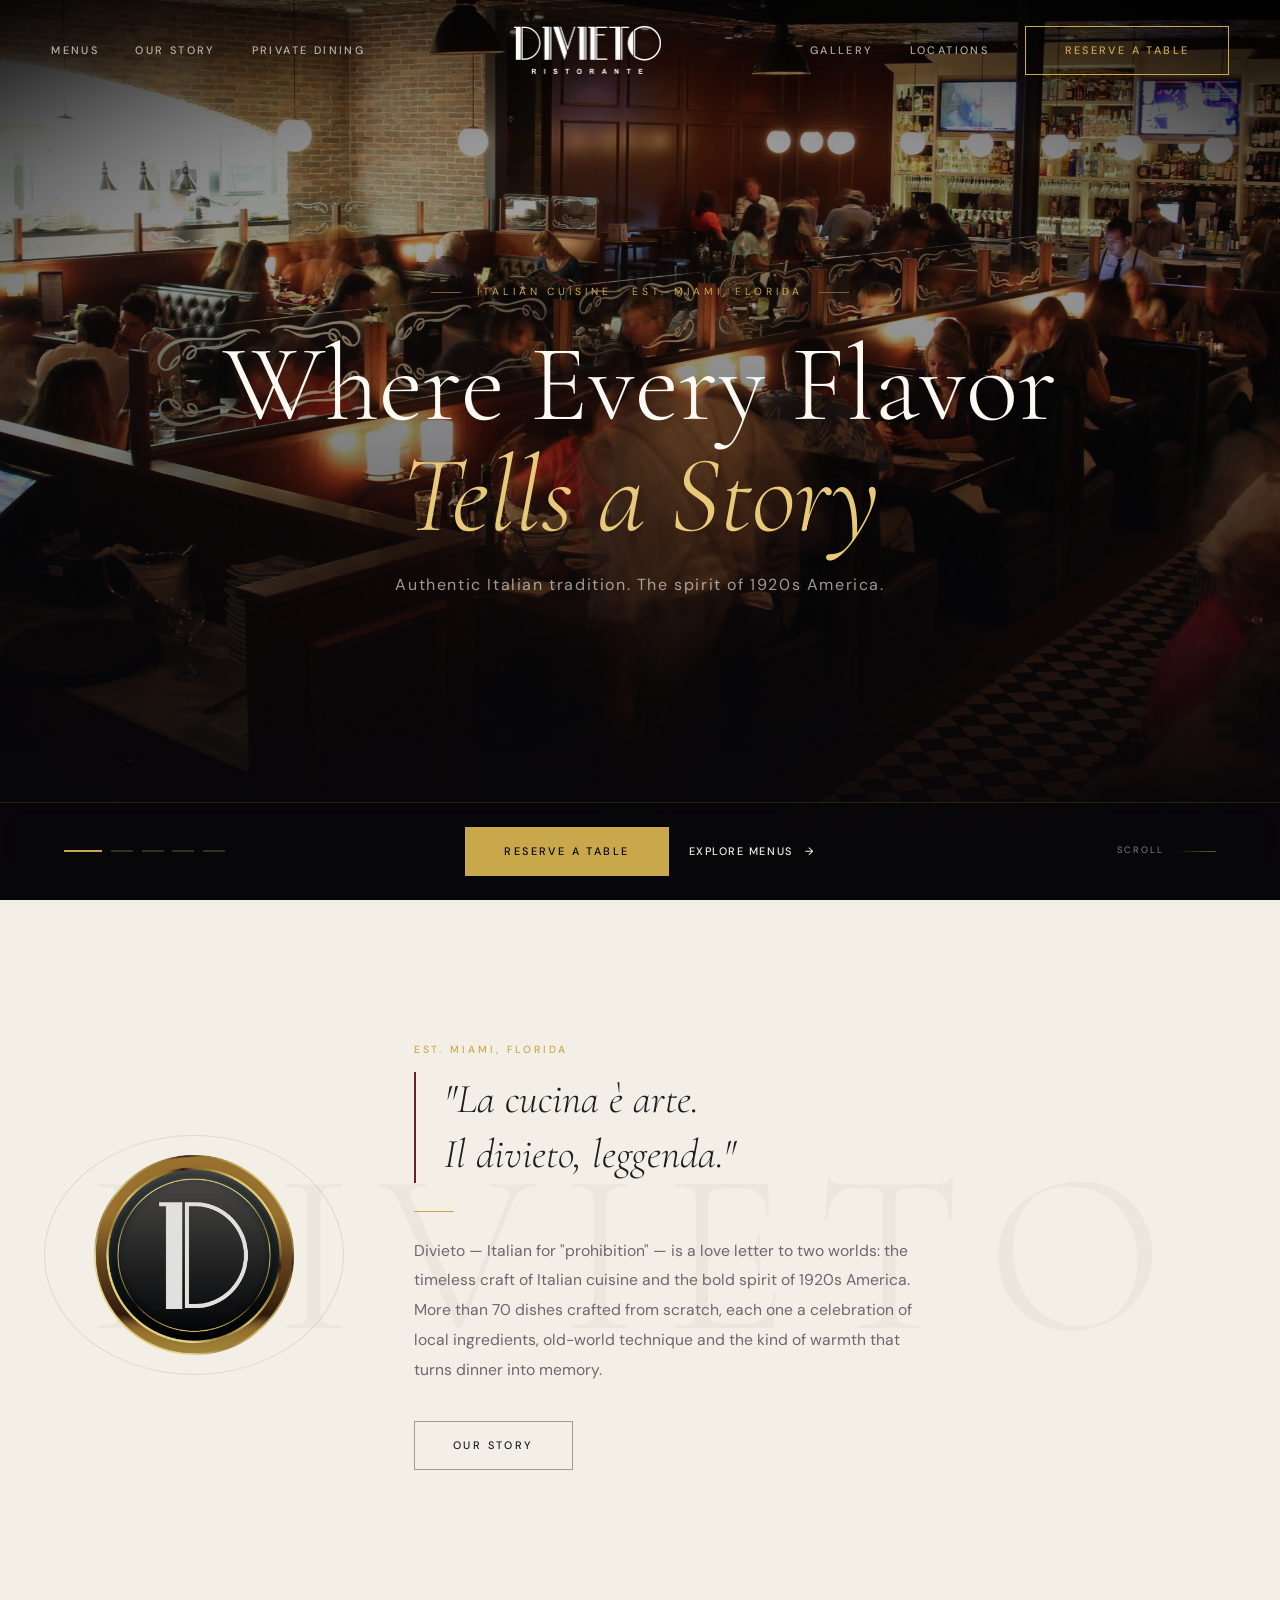
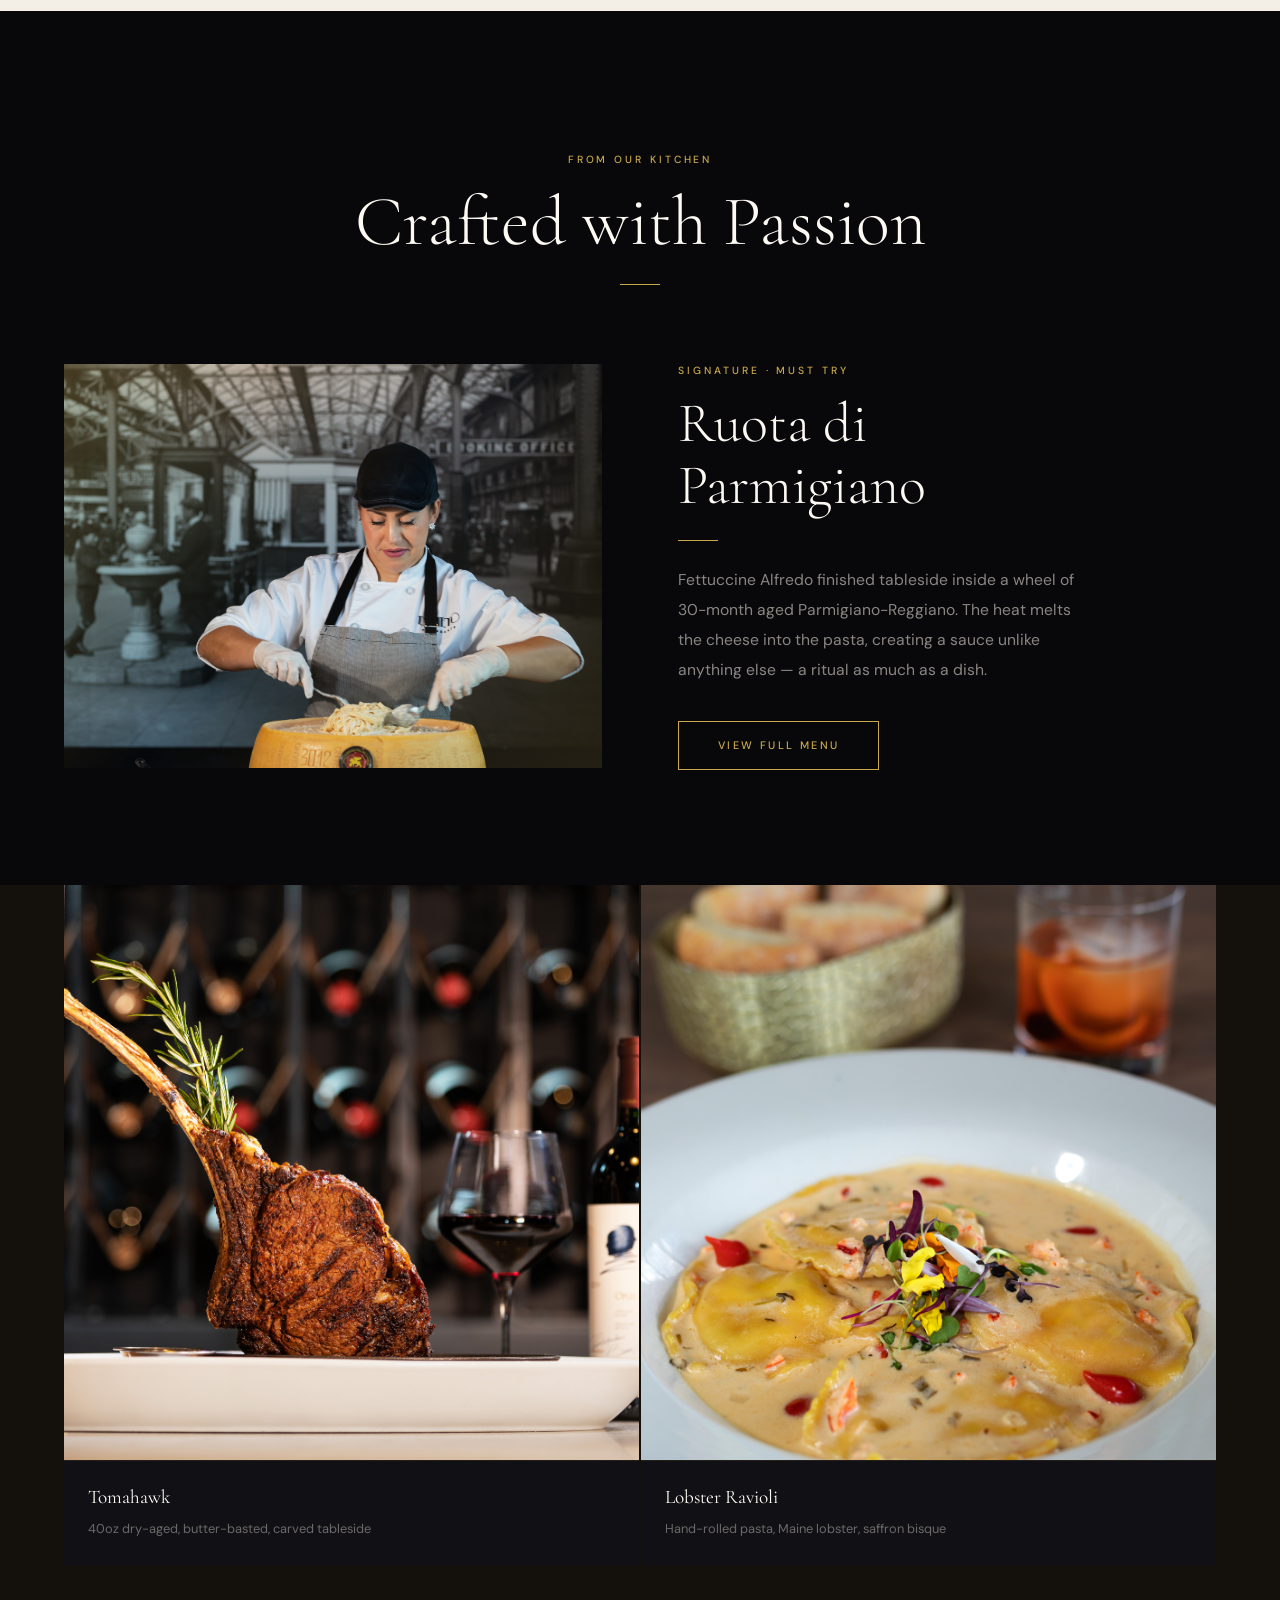
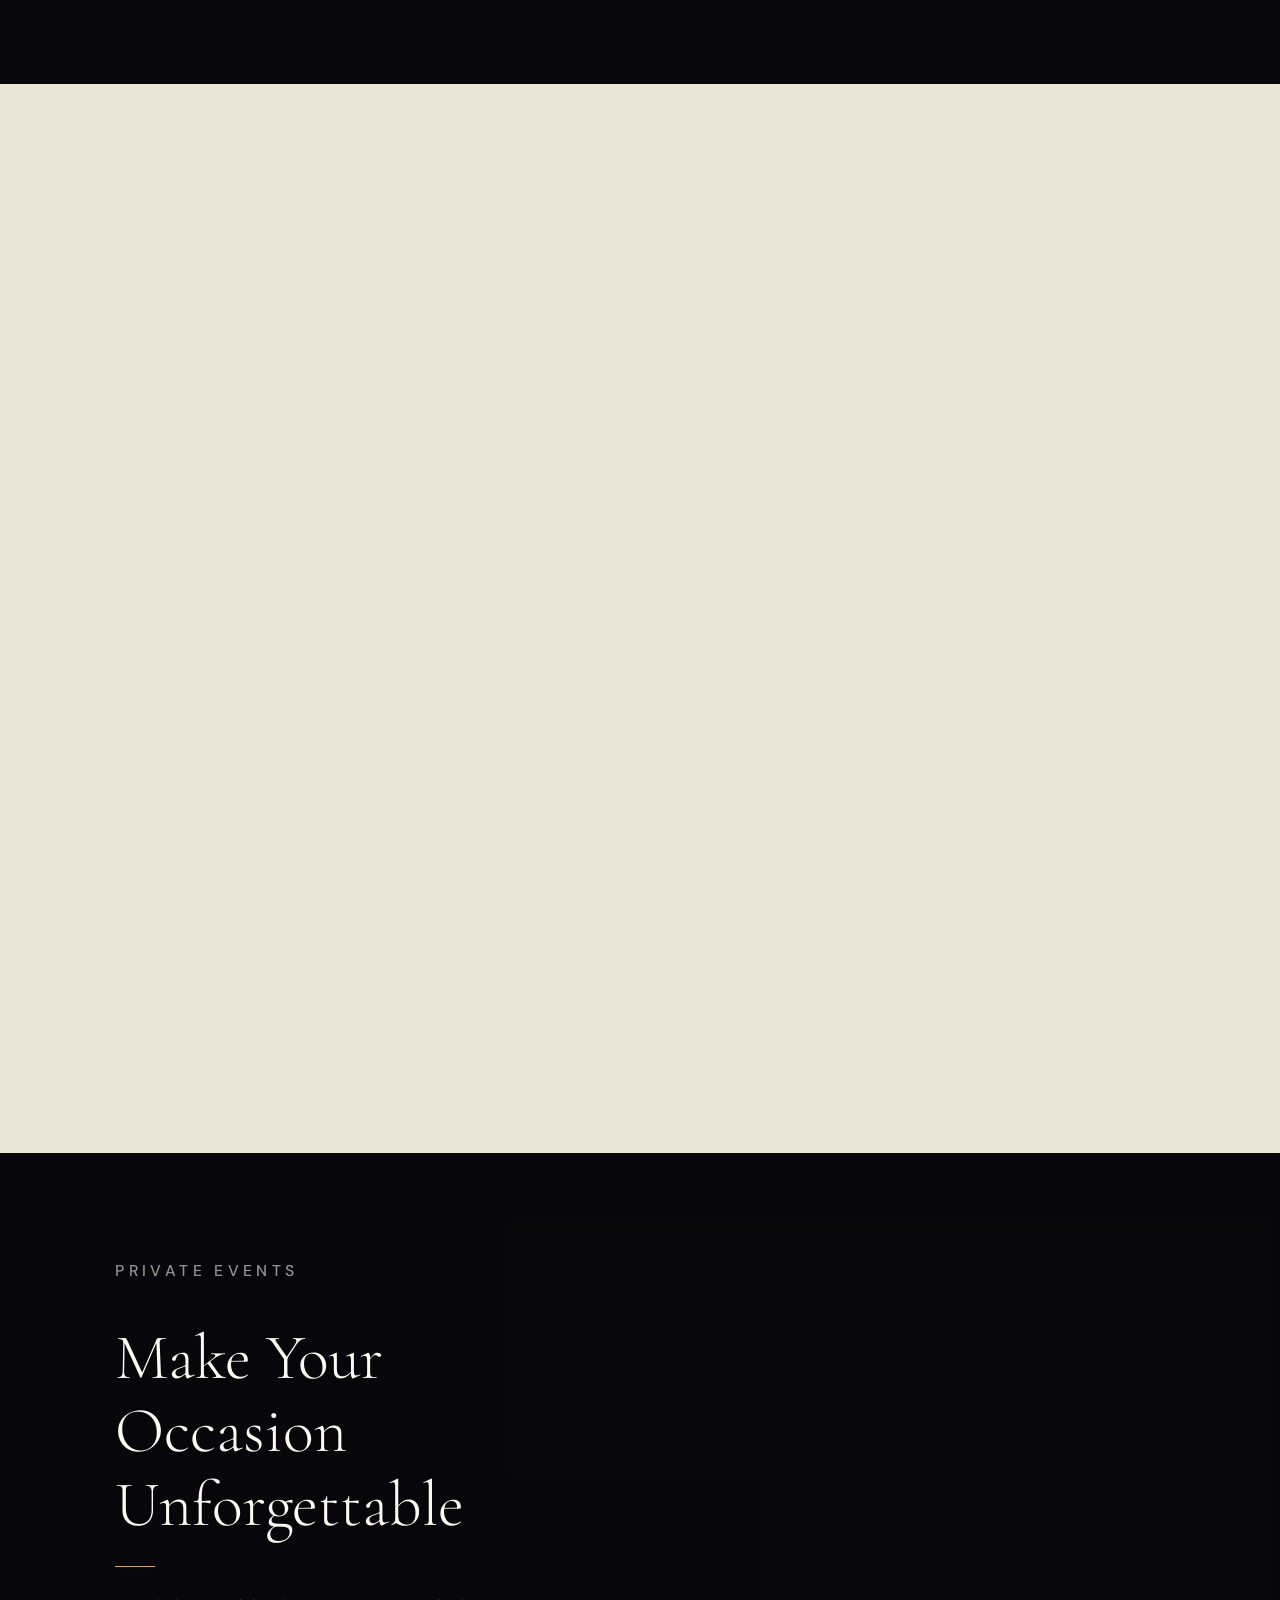
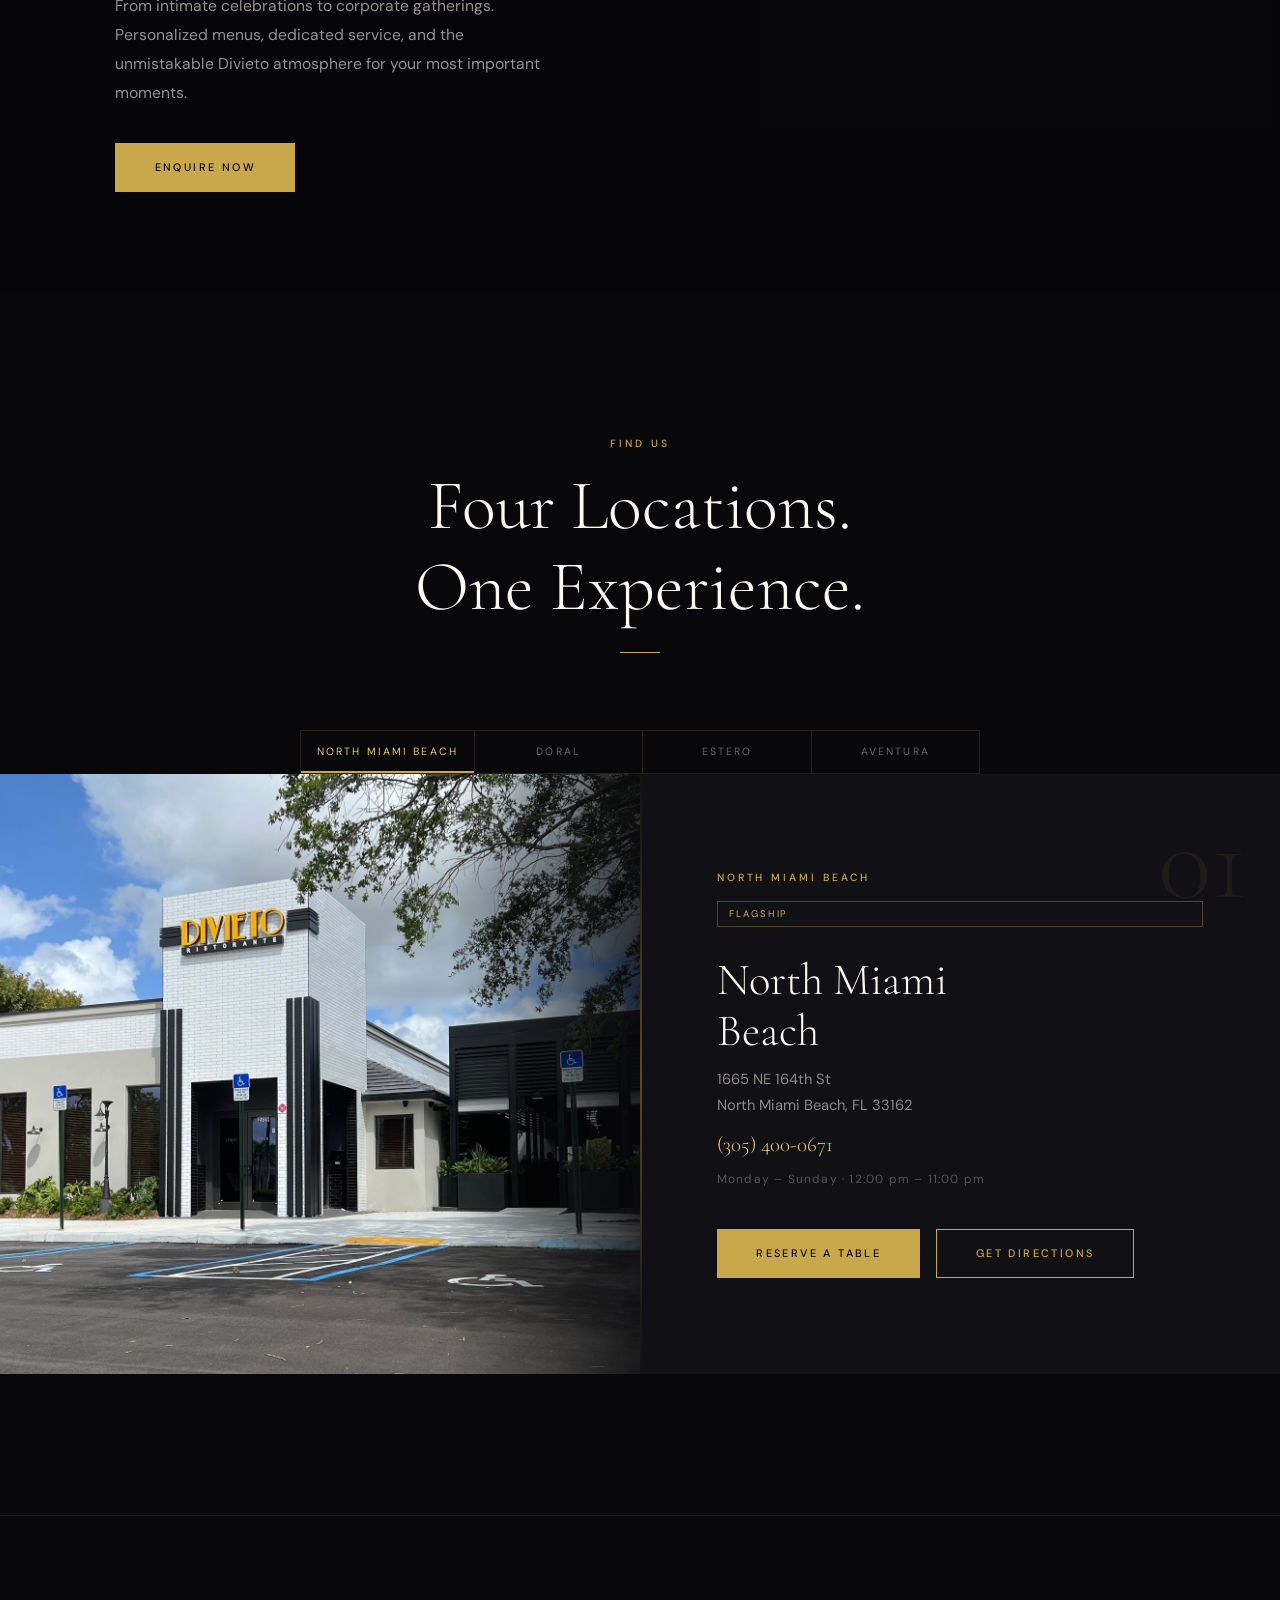
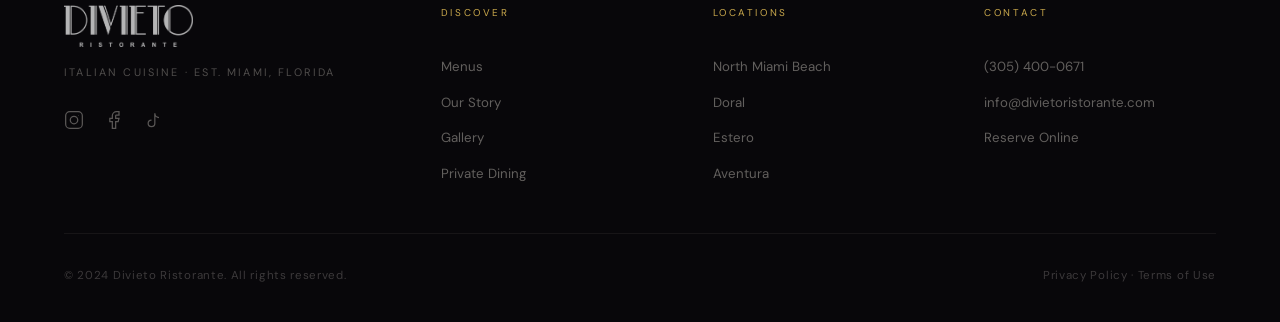
==== index.html @ 11bdfe1c "Initial commit" ====
<!DOCTYPE html>
<html lang="en">
<head>
  <meta charset="UTF-8" />
  <meta name="viewport" content="width=device-width, initial-scale=1.0" />
  <title>Divieto Ristorante — Italian Cuisine · Miami</title>
  <meta name="description" content="Divieto Ristorante — Authentic Italian-American cuisine inspired by the 1920s Prohibition era. Four locations in Miami: North Miami Beach, Doral, Estero & Aventura." />
  <link rel="preconnect" href="https://fonts.googleapis.com" />
  <link rel="preconnect" href="https://fonts.gstatic.com" crossorigin />
  <link href="https://fonts.googleapis.com/css2?family=Cormorant+Garamond:ital,wght@0,300;0,400;0,500;0,600;1,300;1,400;1,500;1,600&family=DM+Sans:wght@300;400;500&display=swap" rel="stylesheet" />
  <link rel="stylesheet" href="css/style.css" />
</head>
<body>

  <!-- Scroll progress -->
  <div class="scroll-progress" id="scrollProgress" aria-hidden="true"></div>

  <!-- ═══ NAVBAR ═══ -->
  <header class="navbar" id="navbar">
    <div class="navbar__inner">
      <nav class="navbar__nav navbar__nav--left" aria-label="Primary left">
        <a href="menus.html">Menus</a>
        <a href="about.html">Our Story</a>
        <a href="private-dining.html">Private Dining</a>
      </nav>

      <a href="index.html" class="navbar__logo" aria-label="Divieto Ristorante home">
        <img src="assets/logo.png" alt="Divieto Ristorante" />
      </a>

      <nav class="navbar__nav navbar__nav--right" aria-label="Primary right">
        <a href="gallery.html">Gallery</a>
        <a href="#locations">Locations</a>
        <a href="https://www.opentable.com" target="_blank" rel="noopener" class="btn btn--outline btn--gold">Reserve a Table</a>
      </nav>

      <button class="navbar__hamburger" aria-label="Open menu" aria-expanded="false" aria-controls="mobile-menu">
        <span></span><span></span><span></span>
      </button>
    </div>
    <div class="mobile-menu" id="mobile-menu" aria-hidden="true">
      <nav aria-label="Mobile navigation">
        <a href="menus.html">Menus</a>
        <a href="about.html">Our Story</a>
        <a href="private-dining.html">Private Dining</a>
        <a href="gallery.html">Gallery</a>
        <a href="#locations">Locations</a>
        <a href="https://www.opentable.com" target="_blank" rel="noopener" class="btn btn--gold">Reserve a Table</a>
      </nav>
    </div>
  </header>

  <main>

    <!-- ═══ HERO CAROUSEL ═══ -->
    <section class="hero" aria-label="Hero">
      <div class="hero__slides">
        <div class="hero__slide active" style="background-image: url('assets/hero-dining-room.jpg');"
          role="img" aria-label="Divieto Ristorante dining room"></div>
        <div class="hero__slide" style="background-image: url('assets/dining-main.jpg');"
          role="img" aria-label="Divieto Ristorante main dining room"></div>
        <div class="hero__slide" style="background-image: url('assets/dish-ruota-parmigiano.jpg');"
          role="img" aria-label="Ruota di Parmigiano signature dish"></div>
        <div class="hero__slide" style="background-image: url('assets/cocktails-signature.jpg');"
          role="img" aria-label="Signature cocktails"></div>
        <div class="hero__slide" style="background-image: url('assets/dish-tomahawk.jpg');"
          role="img" aria-label="Tomahawk steak"></div>
      </div>
      <div class="hero__overlay"></div>

      <!-- Contenido central — título y subtítulo -->
      <div class="hero__content">
        <p class="hero__eyebrow fade-in">Italian Cuisine · Est. Miami, Florida</p>
        <h1 class="hero__title fade-in-2">Where Every Flavor<br><em>Tells a Story</em></h1>
        <p class="hero__sub fade-in-3">Authentic Italian tradition. The spirit of 1920s America.</p>
      </div>

      <!-- Barra inferior: zona dedicada — dots izq / CTAs centro / scroll der -->
      <div class="hero__bar fade-in-3">
        <!-- Dots (izquierda) -->
        <div class="hero__dots" role="tablist" aria-label="Carousel navigation">
          <button class="hero__dot active" role="tab" aria-selected="true" aria-label="Slide 1" data-slide="0"></button>
          <button class="hero__dot" role="tab" aria-selected="false" aria-label="Slide 2" data-slide="1"></button>
          <button class="hero__dot" role="tab" aria-selected="false" aria-label="Slide 3" data-slide="2"></button>
          <button class="hero__dot" role="tab" aria-selected="false" aria-label="Slide 4" data-slide="3"></button>
          <button class="hero__dot" role="tab" aria-selected="false" aria-label="Slide 5" data-slide="4"></button>
        </div>

        <!-- CTAs (centro) -->
        <div class="hero__cta">
          <a href="https://www.opentable.com" target="_blank" rel="noopener" class="btn btn--gold">Reserve a Table</a>
          <a href="menus.html" class="btn btn--text">Explore Menus</a>
        </div>

        <!-- Scroll (derecha) -->
        <div class="hero__scroll" aria-hidden="true">
          <span>Scroll</span>
          <div class="hero__scroll-line"></div>
        </div>
      </div>
    </section>

    <!-- ═══ BRAND STATEMENT ═══ -->
    <section class="brand reveal" aria-labelledby="brand-heading">
      <div class="brand__inner">
        <div class="brand__emblem reveal-left" style="--delay:.15s">
          <img src="assets/emblem.png" alt="Divieto Ristorante crest" />
        </div>
        <div class="brand__text reveal-right" style="--delay:.25s">
          <p class="label">Est. Miami, Florida</p>
          <h2 id="brand-heading" class="brand__quote">
            <em>"La cucina è arte.<br>Il divieto, leggenda."</em>
          </h2>
          <span class="gold-line"></span>
          <p class="brand__body">
            Divieto — Italian for "prohibition" — is a love letter to two worlds: the timeless
            craft of Italian cuisine and the bold spirit of 1920s America. More than 70 dishes
            crafted from scratch, each one a celebration of local ingredients, old-world technique
            and the kind of warmth that turns dinner into memory.
          </p>
          <a href="about.html" class="btn btn--outline btn--dark">Our Story</a>
        </div>
      </div>
    </section>

    <!-- ═══ SIGNATURE DISHES ═══ -->
    <section class="signatures" aria-labelledby="signatures-heading">
      <div class="signatures__header reveal">
        <p class="label">From Our Kitchen</p>
        <h2 id="signatures-heading">Crafted with Passion</h2>
        <span class="gold-line gold-line--center"></span>
      </div>

      <div class="dish-feature">
        <div class="dish-feature__img reveal-left" style="--delay:.1s">
          <img src="assets/dish-ruota-parmigiano.jpg"
            alt="Ruota di Parmigiano — Fettuccine Alfredo finished tableside in a wheel of Parmigiano-Reggiano"
            loading="lazy" />
        </div>
        <div class="dish-feature__info reveal-right" style="--delay:.2s">
          <p class="label">Signature · Must Try</p>
          <h3>Ruota di<br>Parmigiano</h3>
          <span class="gold-line"></span>
          <p class="dish-feature__desc">Fettuccine Alfredo finished tableside inside a wheel of
          30-month aged Parmigiano-Reggiano. The heat melts the cheese into the pasta, creating
          a sauce unlike anything else — a ritual as much as a dish.</p>
          <a href="menus.html" class="btn btn--outline btn--gold">View Full Menu</a>
        </div>
      </div>

      <div class="dish-grid">
        <article class="dish-card reveal" style="--delay:0s">
          <div class="dish-card__img">
            <img src="assets/dish-tomahawk.jpg" alt="Tomahawk Ribeye" loading="lazy" />
            <div class="dish-card__overlay">
              <a href="menus.html" class="btn btn--outline btn--gold">View Menu</a>
            </div>
          </div>
          <div class="dish-card__info">
            <h3>Tomahawk</h3>
            <p>40oz dry-aged, butter-basted, carved tableside</p>
          </div>
        </article>

        <article class="dish-card reveal" style="--delay:.08s">
          <div class="dish-card__img">
            <img src="assets/dish-lobster-ravioli.jpg" alt="Lobster Ravioli" loading="lazy" />
            <div class="dish-card__overlay">
              <a href="menus.html" class="btn btn--outline btn--gold">View Menu</a>
            </div>
          </div>
          <div class="dish-card__info">
            <h3>Lobster Ravioli</h3>
            <p>Hand-rolled pasta, Maine lobster, saffron bisque</p>
          </div>
        </article>

        <article class="dish-card reveal" style="--delay:.16s">
          <div class="dish-card__img">
            <img src="assets/dish-sea-bass.jpg" alt="Chilean Sea Bass" loading="lazy" />
            <div class="dish-card__overlay">
              <a href="menus.html" class="btn btn--outline btn--gold">View Menu</a>
            </div>
          </div>
          <div class="dish-card__info">
            <h3>Chilean Sea Bass</h3>
            <p>Pan-seared, lemon-caper butter, broccolini</p>
          </div>
        </article>

        <article class="dish-card reveal" style="--delay:.24s">
          <div class="dish-card__img">
            <img src="assets/dish-polpo.jpg" alt="Polpo alla Griglia" loading="lazy" />
            <div class="dish-card__overlay">
              <a href="menus.html" class="btn btn--outline btn--gold">View Menu</a>
            </div>
          </div>
          <div class="dish-card__info">
            <h3>Polpo alla Griglia</h3>
            <p>Charred octopus, Calabrian chili, fingerling potato</p>
          </div>
        </article>

        <article class="dish-card reveal" style="--delay:.32s">
          <div class="dish-card__img">
            <img src="assets/dish-salmon-carpaccio.jpg" alt="Salmon Carpaccio" loading="lazy" />
            <div class="dish-card__overlay">
              <a href="menus.html" class="btn btn--outline btn--gold">View Menu</a>
            </div>
          </div>
          <div class="dish-card__info">
            <h3>Salmon Carpaccio</h3>
            <p>Citrus cure, truffle oil, capers, micro herbs</p>
          </div>
        </article>

        <article class="dish-card reveal" style="--delay:.4s">
          <div class="dish-card__img">
            <img src="assets/dish-antipasto.jpg" alt="Antipasto della Casa" loading="lazy" />
            <div class="dish-card__overlay">
              <a href="menus.html" class="btn btn--outline btn--gold">View Menu</a>
            </div>
          </div>
          <div class="dish-card__info">
            <h3>Antipasto della Casa</h3>
            <p>Artisan charcuterie, burrata, roasted peppers</p>
          </div>
        </article>
      </div>
    </section>

    <!-- ═══ EXPERIENCE ═══ -->
    <section class="experience" aria-labelledby="experience-heading">
      <div class="experience__row experience__row--dark">
        <div class="experience__img reveal-left">
          <img src="assets/dining-doral.jpg" alt="Divieto Ristorante Doral dining room" loading="lazy" />
        </div>
        <div class="experience__text reveal-right" style="--delay:.15s">
          <p class="label">The Atmosphere</p>
          <h2 id="experience-heading">A Room That Speaks</h2>
          <span class="gold-line"></span>
          <p>Velvet, candlelight and the low murmur of satisfied guests. Every corner pays
          homage to the Prohibition era — intimate booths, dark wood, and art-deco details
          that make every evening feel like a scene from a classic film.</p>
          <a href="about.html" class="btn btn--outline btn--gold">Our Concept</a>
        </div>
      </div>
      <div class="experience__row experience__row--light">
        <div class="experience__text reveal-left" style="--delay:.1s">
          <p class="label label--dark">The Craft</p>
          <h2>More Than 70 Dishes,<br>Made From Scratch</h2>
          <span class="gold-line"></span>
          <p>Every sauce, every pasta, every dessert prepared in-house using locally sourced
          ingredients and old-world Italian techniques. Generations of culinary tradition, brought
          to your table with deep respect for the ingredients that make it possible.</p>
          <a href="menus.html" class="btn btn--outline btn--dark">Explore the Menu</a>
        </div>
        <div class="experience__img reveal-right" style="--delay:.2s">
          <img src="assets/dining-estero.jpg" alt="Divieto Ristorante Estero dining room" loading="lazy" />
        </div>
      </div>
    </section>

    <!-- ═══ COCKTAILS ═══ -->
    <section class="cocktails reveal" aria-labelledby="cocktails-heading">
      <div class="cocktails__bg" style="background-image: url('assets/cocktails-signature.jpg');"></div>
      <div class="cocktails__overlay"></div>
      <div class="cocktails__content">
        <p class="label label--gold">The Bar</p>
        <h2 id="cocktails-heading">The Art of<br>the Cocktail</h2>
        <span class="gold-line"></span>
        <p class="cocktails__sub">1920s-inspired creations · Italian wines · American classics</p>
        <a href="menus.html#cocktails" class="btn btn--outline btn--gold">Cocktail Menu</a>
      </div>
      <div class="cocktails__aside">
        <img src="assets/cocktail-old-fashioned.jpg" alt="Old Fashioned cocktail" loading="lazy" />
      </div>
    </section>

    <!-- ═══ DESSERTS ═══ -->
    <section class="desserts" aria-labelledby="desserts-heading">
      <div class="desserts__header reveal">
        <p class="label label--dark">Dolce Vita</p>
        <h2 id="desserts-heading">The Sweet Finish</h2>
        <span class="gold-line gold-line--center"></span>
      </div>
      <div class="desserts__grid">
        <div class="desserts__card reveal">
          <img src="assets/dessert-tiramisu.jpg" alt="Classic Tiramisù" loading="lazy" />
          <div class="desserts__card-info">
            <h3>Tiramisù Classico</h3>
            <p>Mascarpone, espresso, Savoiardi, dark cocoa</p>
          </div>
        </div>
        <div class="desserts__card reveal" style="--delay:.1s">
          <img src="assets/dessert-creme-brulee.jpg" alt="Crème Brûlée" loading="lazy" />
          <div class="desserts__card-info">
            <h3>Crème Brûlée</h3>
            <p>Tahitian vanilla, caramelized crust, fresh berries</p>
          </div>
        </div>
        <div class="desserts__card reveal" style="--delay:.2s">
          <img src="assets/dish-burrata-pizza.jpg" alt="Burrata Pizza" loading="lazy" />
          <div class="desserts__card-info">
            <h3>Burrata Pizza</h3>
            <p>Wood-fired crust, fresh burrata, cherry tomato, basil oil</p>
          </div>
        </div>
      </div>
    </section>

    <!-- ═══ PRIVATE DINING CTA ═══ -->
    <section class="private-cta" aria-labelledby="private-cta-heading">
      <div class="private-cta__bg" style="background-image: url('assets/dining-main.jpg');"></div>
      <div class="private-cta__overlay"></div>
      <div class="private-cta__content reveal">
        <p class="label label--gold">Private Events</p>
        <h2 id="private-cta-heading">Make Your Occasion<br>Unforgettable</h2>
        <span class="gold-line"></span>
        <p>From intimate celebrations to corporate gatherings. Personalized menus,
        dedicated service, and the unmistakable Divieto atmosphere for your most
        important moments.</p>
        <a href="private-dining.html" class="btn btn--gold">Enquire Now</a>
      </div>
    </section>

    <!-- ═══ LOCATIONS ═══ -->
    <section class="locations" id="locations" aria-labelledby="locations-heading">
      <div class="locations__header reveal">
        <p class="label">Find Us</p>
        <h2 id="locations-heading">Four Locations.<br>One Experience.</h2>
        <span class="gold-line gold-line--center"></span>
      </div>

      <div class="locations__tabs reveal" style="--delay:.1s" role="tablist" aria-label="Select location">
        <button class="locations__tab active" data-location="nmb" role="tab" aria-selected="true" aria-controls="panel-nmb">North Miami Beach</button>
        <button class="locations__tab" data-location="doral" role="tab" aria-selected="false" aria-controls="panel-doral">Doral</button>
        <button class="locations__tab" data-location="estero" role="tab" aria-selected="false" aria-controls="panel-estero">Estero</button>
        <button class="locations__tab" data-location="aventura" role="tab" aria-selected="false" aria-controls="panel-aventura">Aventura</button>
      </div>

      <div class="locations__panels">

        <div class="location-panel active" id="panel-nmb" role="tabpanel" aria-labelledby="tab-nmb">
          <div class="location-panel__img">
            <img src="assets/location-nmb.jpg" alt="Divieto North Miami Beach interior" loading="lazy" />
            <div class="location-panel__img-overlay"></div>
          </div>
          <div class="location-panel__info">
            <span class="location-panel__num">01</span>
            <p class="label">North Miami Beach</p>
            <span class="location-panel__tag">Flagship</span>
            <h3>North Miami<br>Beach</h3>
            <address>
              <p class="location-panel__address">1665 NE 164th St<br>North Miami Beach, FL 33162</p>
              <a href="tel:+13054000671" class="location-panel__phone">(305) 400-0671</a>
            </address>
            <p class="location-panel__hours">Monday – Sunday · 12:00 pm – 11:00 pm</p>
            <div class="location-panel__actions">
              <a href="https://www.opentable.com" target="_blank" rel="noopener" class="btn btn--gold">Reserve a Table</a>
              <a href="https://maps.google.com/?q=1665+NE+164th+St+North+Miami+Beach+FL" target="_blank" rel="noopener" class="btn btn--outline btn--gold">Get Directions</a>
            </div>
          </div>
        </div>

        <div class="location-panel" id="panel-doral" role="tabpanel" aria-labelledby="tab-doral">
          <div class="location-panel__img">
            <img src="assets/location-doral2.jpg" alt="Divieto Doral interior" loading="lazy" />
            <div class="location-panel__img-overlay"></div>
          </div>
          <div class="location-panel__info">
            <span class="location-panel__num">02</span>
            <p class="label">Doral</p>
            <span class="location-panel__tag">Doral · FL</span>
            <h3>Doral</h3>
            <address>
              <p class="location-panel__address">8405 NW 53rd St, Suite 102<br>Doral, FL 33166</p>
              <a href="tel:+17865007340" class="location-panel__phone">(786) 500-7340</a>
            </address>
            <p class="location-panel__hours">Monday – Sunday · 12:00 pm – 11:00 pm</p>
            <div class="location-panel__actions">
              <a href="https://www.opentable.com" target="_blank" rel="noopener" class="btn btn--gold">Reserve a Table</a>
              <a href="https://maps.google.com/?q=8405+NW+53rd+St+Doral+FL" target="_blank" rel="noopener" class="btn btn--outline btn--gold">Get Directions</a>
            </div>
          </div>
        </div>

        <div class="location-panel" id="panel-estero" role="tabpanel" aria-labelledby="tab-estero">
          <div class="location-panel__img">
            <img src="assets/location-estero2.jpg" alt="Divieto Estero interior" loading="lazy" />
            <div class="location-panel__img-overlay"></div>
          </div>
          <div class="location-panel__info">
            <span class="location-panel__num">03</span>
            <p class="label">Estero</p>
            <span class="location-panel__tag">Estero · FL</span>
            <h3>Estero</h3>
            <address>
              <p class="location-panel__address">19800 Village Center Dr<br>Estero, FL 33928</p>
              <a href="tel:+12394503636" class="location-panel__phone">(239) 450-3636</a>
            </address>
            <p class="location-panel__hours">Monday – Sunday · 12:00 pm – 10:00 pm</p>
            <div class="location-panel__actions">
              <a href="https://www.opentable.com" target="_blank" rel="noopener" class="btn btn--gold">Reserve a Table</a>
              <a href="https://maps.google.com/?q=19800+Village+Center+Dr+Estero+FL" target="_blank" rel="noopener" class="btn btn--outline btn--gold">Get Directions</a>
            </div>
          </div>
        </div>

        <div class="location-panel" id="panel-aventura" role="tabpanel" aria-labelledby="tab-aventura">
          <div class="location-panel__img">
            <img src="assets/location-aventura.jpg" alt="Divieto Aventura interior" loading="lazy" />
            <div class="location-panel__img-overlay"></div>
          </div>
          <div class="location-panel__info">
            <span class="location-panel__num">04</span>
            <p class="label">Aventura</p>
            <span class="location-panel__tag">Aventura · FL</span>
            <h3>Aventura</h3>
            <address>
              <p class="location-panel__address">2680 NE 207th St<br>Aventura, FL 33180</p>
              <a href="tel:+17862629911" class="location-panel__phone">(786) 262-9911</a>
            </address>
            <p class="location-panel__hours">Monday – Sunday · 12:00 pm – 11:00 pm</p>
            <div class="location-panel__actions">
              <a href="https://www.opentable.com" target="_blank" rel="noopener" class="btn btn--gold">Reserve a Table</a>
              <a href="https://maps.google.com/?q=2680+NE+207th+St+Aventura+FL" target="_blank" rel="noopener" class="btn btn--outline btn--gold">Get Directions</a>
            </div>
          </div>
        </div>

      </div>
    </section>

  </main>

  <!-- ═══ FOOTER ═══ -->
  <footer class="footer" role="contentinfo">
    <div class="footer__inner">
      <div class="footer__brand">
        <a href="index.html" aria-label="Divieto Ristorante home">
          <img src="assets/logo.png" alt="Divieto Ristorante" class="footer__logo" />
        </a>
        <p class="footer__tagline">Italian Cuisine · Est. Miami, Florida</p>
        <div class="footer__social" aria-label="Social media">
          <a href="https://www.instagram.com/divietoristorante" target="_blank" rel="noopener" aria-label="Instagram">
            <svg width="20" height="20" viewBox="0 0 24 24" fill="none" stroke="currentColor" stroke-width="1.5" aria-hidden="true"><rect x="2" y="2" width="20" height="20" rx="5"/><circle cx="12" cy="12" r="4.5"/><circle cx="17.5" cy="6.5" r=".5" fill="currentColor" stroke="none"/></svg>
          </a>
          <a href="https://www.facebook.com/divietoristorante" target="_blank" rel="noopener" aria-label="Facebook">
            <svg width="20" height="20" viewBox="0 0 24 24" fill="none" stroke="currentColor" stroke-width="1.5" aria-hidden="true"><path d="M18 2h-3a5 5 0 0 0-5 5v3H7v4h3v8h4v-8h3l1-4h-4V7a1 1 0 0 1 1-1h3z"/></svg>
          </a>
          <a href="https://www.tiktok.com/@divietoristorante" target="_blank" rel="noopener" aria-label="TikTok">
            <svg width="20" height="20" viewBox="0 0 24 24" fill="none" stroke="currentColor" stroke-width="1.5" aria-hidden="true"><path d="M9 12a4 4 0 1 0 4 4V4a5 5 0 0 0 5 5"/></svg>
          </a>
        </div>
      </div>
      <nav class="footer__nav" aria-label="Footer navigation">
        <div class="footer__nav-col">
          <p class="footer__nav-title">Discover</p>
          <a href="menus.html">Menus</a>
          <a href="about.html">Our Story</a>
          <a href="gallery.html">Gallery</a>
          <a href="private-dining.html">Private Dining</a>
        </div>
        <div class="footer__nav-col">
          <p class="footer__nav-title">Locations</p>
          <a href="#locations">North Miami Beach</a>
          <a href="#locations">Doral</a>
          <a href="#locations">Estero</a>
          <a href="#locations">Aventura</a>
        </div>
        <div class="footer__nav-col">
          <p class="footer__nav-title">Contact</p>
          <a href="tel:+13054000671">(305) 400-0671</a>
          <a href="mailto:info@divietoristorante.com">info@divietoristorante.com</a>
          <a href="https://www.opentable.com" target="_blank" rel="noopener">Reserve Online</a>
        </div>
      </nav>
    </div>
    <div class="footer__bottom">
      <p>&copy; 2024 Divieto Ristorante. All rights reserved.</p>
      <p>Privacy Policy · Terms of Use</p>
    </div>
  </footer>

  <script src="js/main.js"></script>
</body>
</html>
---- css/style.css ----
/* ═══════════════════════════════════════════════════════════════
   DIVIETO RISTORANTE — Ultra-Premium Design System v2
   ═══════════════════════════════════════════════════════════════ */

*, *::before, *::after { box-sizing: border-box; margin: 0; padding: 0; }

:root {
  --black:        #08070a;
  --charcoal:     #111014;
  --charcoal-2:   #18161a;
  --charcoal-3:   #201e22;
  --gold:         #c9a84c;
  --gold-light:   #e8c97a;
  --gold-pale:    #f0dfa6;
  --gold-dim:     #7a6230;
  --cream:        #f4efe6;
  --cream-2:      #ebe5d8;
  --white:        #fdfaf4;
  --wine:         #6b1e2e;
  --text-dark:    #1e1c20;
  --text-muted:   #6e6570;

  --font-serif: 'Cormorant Garamond', Georgia, serif;
  --font-sans:  'DM Sans', system-ui, sans-serif;

  --section-pad: clamp(6rem, 11vw, 10rem);
  --container:   1280px;

  --ease:      cubic-bezier(0.25, 0.46, 0.45, 0.94);
  --ease-out:  cubic-bezier(0.0, 0.0, 0.2, 1);
  --ease-expo: cubic-bezier(0.16, 1, 0.3, 1);
}

html { scroll-behavior: smooth; font-size: 16px; }

body {
  font-family: var(--font-sans);
  background: var(--black);
  color: var(--cream);
  line-height: 1.7;
  -webkit-font-smoothing: antialiased;
  overflow-x: hidden;
}

a, button, [role="button"] { cursor: pointer; }

img { display: block; max-width: 100%; height: auto; }
a   { color: inherit; text-decoration: none; }
address { font-style: normal; }


/* Custom cursor removed — native cursor used for reliability */


/* ═══════════════════════════════════════════════════════════════
   SCROLL PROGRESS BAR
   ═══════════════════════════════════════════════════════════════ */
.scroll-progress {
  position: fixed;
  top: 0; left: 0;
  height: 1px;
  background: linear-gradient(90deg, var(--gold-dim), var(--gold), var(--gold-pale));
  z-index: 200;
  transform-origin: left;
  transform: scaleX(0);
  transition: transform .05s linear;
}


/* ═══════════════════════════════════════════════════════════════
   UTILITIES
   ═══════════════════════════════════════════════════════════════ */
.label {
  font-family: var(--font-sans);
  font-size: .65rem;
  font-weight: 500;
  letter-spacing: .28em;
  text-transform: uppercase;
  color: var(--gold);
  display: block;
  margin-bottom: .85rem;
}
.label--gold { color: var(--gold-light); }
.label--dark { color: var(--gold-dim); }

/* Gold divider line */
.gold-line {
  display: block;
  width: 40px; height: 1px;
  background: var(--gold);
  margin: 1.5rem 0;
}
.gold-line--center { margin-inline: auto; }

/* Buttons */
.btn {
  display: inline-flex;
  align-items: center;
  justify-content: center;
  gap: .6rem;
  font-family: var(--font-sans);
  font-size: .68rem;
  font-weight: 500;
  letter-spacing: .22em;
  text-transform: uppercase;
  padding: .9rem 2.4rem;
  border: 1px solid transparent;
  transition: background .3s var(--ease), color .3s var(--ease),
              border-color .3s var(--ease), transform .25s var(--ease-expo),
              box-shadow .3s var(--ease);
  position: relative;
  overflow: hidden;
  white-space: nowrap;
}

.btn::before {
  content: '';
  position: absolute;
  inset: 0;
  background: rgba(255,255,255,.06);
  transform: translateX(-100%);
  transition: transform .4s var(--ease-expo);
}
.btn:hover::before { transform: translateX(0); }

.btn:focus-visible { outline: 2px solid var(--gold); outline-offset: 4px; }
.btn:active { transform: scale(.97); }

.btn--gold {
  background: var(--gold);
  color: var(--black);
  border-color: var(--gold);
}
.btn--gold:hover {
  background: var(--gold-light);
  border-color: var(--gold-light);
  box-shadow: 0 0 32px rgba(201,168,76,.3);
}

.btn--outline.btn--gold {
  background: transparent;
  color: var(--gold);
  border-color: var(--gold);
}
.btn--outline.btn--gold:hover {
  background: var(--gold);
  color: var(--black);
  box-shadow: 0 0 24px rgba(201,168,76,.25);
}

.btn--outline.btn--dark {
  background: transparent;
  color: var(--text-dark);
  border-color: rgba(30,28,32,.4);
}
.btn--outline.btn--dark:hover {
  background: var(--text-dark);
  color: var(--white);
}

.btn--text {
  background: transparent;
  border: none;
  color: var(--cream);
  padding-inline: 0;
  letter-spacing: .14em;
  gap: .8rem;
}
.btn--text::after {
  content: '→';
  transition: transform .25s var(--ease);
  display: inline-block;
}
.btn--text:hover { color: var(--gold); }
.btn--text:hover::after { transform: translateX(5px); }
.btn--text::before { display: none; }


/* Reveal animations */
.reveal {
  opacity: 0;
  transform: translateY(32px);
  transition: opacity .9s var(--ease-expo), transform .9s var(--ease-expo);
  transition-delay: var(--delay, 0s);
}
.reveal.visible { opacity: 1; transform: translateY(0); }

.reveal-left {
  opacity: 0;
  transform: translateX(-40px);
  transition: opacity .9s var(--ease-expo), transform .9s var(--ease-expo);
  transition-delay: var(--delay, 0s);
}
.reveal-left.visible { opacity: 1; transform: translateX(0); }

.reveal-right {
  opacity: 0;
  transform: translateX(40px);
  transition: opacity .9s var(--ease-expo), transform .9s var(--ease-expo);
  transition-delay: var(--delay, 0s);
}
.reveal-right.visible { opacity: 1; transform: translateX(0); }

.fade-in { animation: fadeInUp .9s var(--ease-expo) .3s both; }
.fade-in-2 { animation: fadeInUp .9s var(--ease-expo) .55s both; }
.fade-in-3 { animation: fadeInUp .9s var(--ease-expo) .75s both; }

@keyframes fadeInUp {
  from { opacity: 0; transform: translateY(40px); }
  to   { opacity: 1; transform: translateY(0); }
}


/* ═══════════════════════════════════════════════════════════════
   NAVBAR
   ═══════════════════════════════════════════════════════════════ */
.navbar {
  position: fixed;
  inset-block-start: 0;
  inset-inline: 0;
  z-index: 100;
  transition: background .4s var(--ease), box-shadow .4s var(--ease);
}

.navbar.scrolled {
  background: rgba(8, 7, 10, .94);
  backdrop-filter: blur(16px) saturate(1.2);
  -webkit-backdrop-filter: blur(16px) saturate(1.2);
  box-shadow: 0 1px 0 rgba(201,168,76,.12);
}

.navbar__inner {
  max-width: 1440px;
  margin-inline: auto;
  padding: 1.6rem clamp(1.5rem, 4vw, 3.5rem);
  display: flex;
  align-items: center;
  justify-content: space-between;
  gap: 1.5rem;
}

.navbar__logo img {
  height: 48px; width: auto;
  filter: brightness(0) invert(1);
  transition: opacity .3s, filter .3s;
}
.navbar__logo:hover img { opacity: .75; }

.navbar__nav {
  display: flex;
  align-items: center;
  gap: 2.25rem;
}

.navbar__nav a:not(.btn) {
  font-size: .68rem;
  font-weight: 500;
  letter-spacing: .22em;
  text-transform: uppercase;
  color: rgba(244,239,230,.7);
  position: relative;
  transition: color .25s;
}

.navbar__nav a:not(.btn)::after {
  content: '';
  position: absolute;
  bottom: -4px;
  left: 0; right: 0;
  height: 1px;
  background: var(--gold);
  transform: scaleX(0);
  transform-origin: left;
  transition: transform .3s var(--ease-expo);
}
.navbar__nav a:not(.btn):hover,
.navbar__nav a.active { color: var(--cream); }
.navbar__nav a:not(.btn):hover::after,
.navbar__nav a.active::after { transform: scaleX(1); }

.navbar__hamburger {
  display: none;
  flex-direction: column;
  justify-content: center;
  gap: 6px;
  width: 34px; height: 34px;
  background: none;
  border: none;
  padding: 0;
}
.navbar__hamburger span {
  display: block;
  height: 1px;
  background: var(--cream);
  transition: transform .35s var(--ease-expo), opacity .3s, width .3s;
}
.navbar__hamburger span:nth-child(1) { width: 100%; }
.navbar__hamburger span:nth-child(2) { width: 70%; }
.navbar__hamburger span:nth-child(3) { width: 85%; }

.navbar__hamburger.open span:nth-child(1) { width: 100%; transform: translateY(7px) rotate(45deg); }
.navbar__hamburger.open span:nth-child(2) { opacity: 0; width: 0; }
.navbar__hamburger.open span:nth-child(3) { width: 100%; transform: translateY(-7px) rotate(-45deg); }

/* Mobile menu */
.mobile-menu {
  display: none;
  flex-direction: column;
  background: rgba(8,7,10,.98);
  backdrop-filter: blur(20px);
  padding: 1.5rem clamp(1.5rem, 4vw, 3.5rem) 2.5rem;
  border-top: 1px solid rgba(201,168,76,.12);
  max-height: 0;
  overflow: hidden;
  transition: max-height .45s var(--ease-expo);
}
.mobile-menu.open { max-height: 600px; }
.mobile-menu nav { display: flex; flex-direction: column; gap: 1.35rem; }
.mobile-menu nav a:not(.btn) {
  font-size: .82rem;
  letter-spacing: .2em;
  text-transform: uppercase;
  color: rgba(244,239,230,.65);
  transition: color .2s;
}
.mobile-menu nav a:not(.btn):hover { color: var(--gold); }
.mobile-menu .btn { align-self: flex-start; margin-top: .75rem; }


/* ═══════════════════════════════════════════════════════════════
   HERO — CAROUSEL
   ═══════════════════════════════════════════════════════════════ */
.hero {
  position: relative;
  height: 100svh;
  min-height: 640px;
  overflow: hidden;
  display: flex;
  align-items: center;
  justify-content: center;
}

/* Slides */
.hero__slides {
  position: absolute;
  inset: 0;
}

.hero__slide {
  position: absolute;
  inset: 0;
  background-size: cover;
  background-position: center;
  opacity: 0;
  transform: scale(1.06);
  transition: opacity 1.4s var(--ease), transform 6s linear;
  will-change: opacity, transform;
}

.hero__slide.active {
  opacity: 1;
  transform: scale(1);
}

.hero__slide.leaving {
  opacity: 0;
  transform: scale(1.02);
}

.hero__overlay {
  position: absolute;
  inset: 0;
  /* Gradient más fuerte en centro y abajo para que el texto respire */
  background: linear-gradient(
    to bottom,
    rgba(8,7,10,.25) 0%,
    rgba(8,7,10,.45) 40%,
    rgba(8,7,10,.65) 70%,
    rgba(8,7,10,.92) 100%
  );
  z-index: 1;
}

/* ── Hero layout: contenido centrado verticalmente arriba,
      barra de controles fija al fondo ── */
.hero {
  display: flex;
  flex-direction: column;
  align-items: stretch;
}

/* Content — ocupa el espacio central */
.hero__content {
  position: relative;
  z-index: 2;
  text-align: center;
  padding: 0 clamp(1.5rem, 6vw, 4rem);
  /* se centra verticalmente en el espacio disponible sobre la barra */
  flex: 1;
  display: flex;
  flex-direction: column;
  align-items: center;
  justify-content: center;
  padding-top: 80px; /* offset del navbar */
  padding-bottom: 0;
}

.hero__eyebrow {
  font-size: .65rem;
  letter-spacing: .38em;
  text-transform: uppercase;
  color: var(--gold);
  margin-bottom: 1.75rem;
  display: flex;
  align-items: center;
  justify-content: center;
  gap: 1rem;
}
.hero__eyebrow::before,
.hero__eyebrow::after {
  content: '';
  display: block;
  width: 30px; height: 1px;
  background: var(--gold-dim);
}

.hero__title {
  font-family: var(--font-serif);
  font-size: clamp(3rem, 8.5vw, 7.5rem);
  font-weight: 300;
  line-height: 1.02;
  color: var(--white);
  margin-bottom: 1.25rem;
  max-width: 900px;
}
.hero__title em {
  font-style: italic;
  color: var(--gold-light);
}

.hero__sub {
  font-size: clamp(.82rem, 1.4vw, 1rem);
  color: rgba(253,250,244,.6);
  letter-spacing: .1em;
  margin-bottom: 0; /* CTAs van en la barra, no aquí */
}

/* ── Barra inferior: zona sólida y separada del título ── */
.hero__bar {
  position: relative;
  z-index: 3;
  background: rgba(8,7,10,.82);
  backdrop-filter: blur(10px);
  -webkit-backdrop-filter: blur(10px);
  border-top: 1px solid rgba(201,168,76,.18);
  display: grid;
  grid-template-columns: 1fr auto 1fr;
  align-items: center;
  gap: 2rem;
  padding: 1.5rem clamp(2rem, 5vw, 4rem);
}

/* Izquierda: dots */
.hero__dots {
  display: flex;
  align-items: center;
  gap: .55rem;
}

.hero__dot {
  width: 22px; height: 2px;
  background: rgba(201,168,76,.25);
  border: none;
  padding: 0;
  transition: background .3s, width .3s var(--ease-expo);
}
.hero__dot.active {
  width: 38px;
  background: var(--gold);
}

/* Centro: CTAs */
.hero__cta {
  display: flex;
  align-items: center;
  justify-content: center;
  gap: 1.25rem;
  flex-wrap: nowrap;
}

/* Derecha: scroll indicator */
.hero__scroll {
  display: flex;
  align-items: center;
  justify-content: flex-end;
  gap: .75rem;
  opacity: .55;
}
.hero__scroll span {
  font-size: .58rem;
  letter-spacing: .22em;
  text-transform: uppercase;
  color: var(--cream);
}
.hero__scroll-line {
  width: 40px; height: 1px;
  background: linear-gradient(to right, transparent, var(--gold));
  animation: lineScroll 2.5s ease-in-out infinite;
}
@keyframes lineScroll {
  0%,100% { transform: scaleX(.3); opacity: 0; }
  50%      { transform: scaleX(1); opacity: 1; }
}


/* ═══════════════════════════════════════════════════════════════
   BRAND STATEMENT
   ═══════════════════════════════════════════════════════════════ */
.brand {
  background: var(--cream);
  color: var(--text-dark);
  padding: var(--section-pad) clamp(1.5rem, 5vw, 4rem);
  overflow: hidden;
  position: relative;
}

.brand::before {
  content: 'DIVIETO';
  position: absolute;
  font-family: var(--font-serif);
  font-size: 18vw;
  font-weight: 300;
  color: rgba(30,28,32,.04);
  top: 50%;
  left: 50%;
  transform: translate(-50%, -50%);
  white-space: nowrap;
  pointer-events: none;
  user-select: none;
  letter-spacing: .12em;
}

.brand__inner {
  max-width: var(--container);
  margin-inline: auto;
  display: grid;
  grid-template-columns: 260px 1fr;
  gap: clamp(4rem, 7vw, 8rem);
  align-items: center;
  position: relative;
}

.brand__emblem {
  display: flex;
  justify-content: center;
  position: relative;
}
.brand__emblem::before {
  content: '';
  position: absolute;
  inset: -20px;
  border: 1px solid rgba(107, 30, 46, .12);
  border-radius: 50%;
}
.brand__emblem img {
  width: 200px; height: auto;
  filter: sepia(.2) saturate(.85) brightness(.88);
  transition: filter .5s, transform .5s var(--ease);
}
.brand__emblem img:hover {
  filter: sepia(0) saturate(1) brightness(1);
  transform: scale(1.04);
}

.brand__quote {
  font-family: var(--font-serif);
  font-size: clamp(1.8rem, 3.2vw, 2.8rem);
  font-weight: 300;
  font-style: italic;
  line-height: 1.35;
  color: var(--text-dark);
  margin-bottom: 1.75rem;
  padding-left: 1.75rem;
  border-left: 2px solid var(--wine);
}

.brand__body {
  font-size: .98rem;
  line-height: 1.9;
  color: var(--text-muted);
  max-width: 500px;
  margin-bottom: 2.25rem;
}


/* ═══════════════════════════════════════════════════════════════
   SIGNATURE DISHES
   ═══════════════════════════════════════════════════════════════ */
.signatures {
  background: var(--black);
  padding: var(--section-pad) 0;
  position: relative;
}

.signatures__header {
  text-align: center;
  padding-inline: clamp(1.5rem, 5vw, 4rem);
  margin-bottom: clamp(3rem, 6vw, 5.5rem);
}
.signatures__header h2 {
  font-family: var(--font-serif);
  font-size: clamp(2.5rem, 5.5vw, 4.5rem);
  font-weight: 300;
  color: var(--white);
  line-height: 1.1;
}

/* Featured */
.dish-feature {
  max-width: var(--container);
  margin-inline: auto;
  padding-inline: clamp(1.5rem, 5vw, 4rem);
  display: grid;
  grid-template-columns: 1fr 1fr;
  gap: clamp(3rem, 6vw, 7rem);
  align-items: center;
  margin-bottom: clamp(5rem, 9vw, 8rem);
}

.dish-feature__img {
  position: relative;
  overflow: hidden;
}
.dish-feature__img::before {
  content: '';
  position: absolute;
  inset: -1px;
  background: linear-gradient(135deg, rgba(201,168,76,.3) 0%, transparent 50%, rgba(201,168,76,.15) 100%);
  z-index: 1;
  pointer-events: none;
}
.dish-feature__img img {
  width: 100%;
  aspect-ratio: 4/3;
  object-fit: cover;
  transition: transform .8s var(--ease);
  display: block;
}
.dish-feature__img:hover img { transform: scale(1.04); }

.dish-feature__info h3 {
  font-family: var(--font-serif);
  font-size: clamp(2.2rem, 4.5vw, 3.5rem);
  font-weight: 300;
  color: var(--white);
  line-height: 1.1;
  margin-bottom: 1.25rem;
}
.dish-feature__desc {
  font-size: .98rem;
  color: rgba(244,239,230,.55);
  line-height: 1.9;
  margin-bottom: 2.25rem;
  max-width: 420px;
}

/* Dish grid */
.dish-grid {
  max-width: var(--container);
  margin-inline: auto;
  padding-inline: clamp(1.5rem, 5vw, 4rem);
  display: grid;
  grid-template-columns: repeat(3, 1fr);
  gap: 2px;
  background: rgba(201,168,76,.06);
}

.dish-card {
  background: var(--charcoal);
  overflow: hidden;
  position: relative;
  group: true;
}

.dish-card__img {
  position: relative;
  overflow: hidden;
}
.dish-card__img img {
  width: 100%;
  aspect-ratio: 1;
  object-fit: cover;
  transition: transform .7s var(--ease);
  display: block;
}
.dish-card:hover .dish-card__img img { transform: scale(1.07); }

.dish-card__overlay {
  position: absolute;
  inset: 0;
  background: linear-gradient(to top, rgba(8,7,10,.85) 0%, rgba(8,7,10,.2) 60%, transparent 100%);
  display: flex;
  flex-direction: column;
  justify-content: flex-end;
  padding: 1.5rem;
  opacity: 0;
  transition: opacity .4s var(--ease);
}
.dish-card:hover .dish-card__overlay { opacity: 1; }

.dish-card__info {
  padding: 1.25rem 1.5rem 1.75rem;
  border-top: 1px solid rgba(201,168,76,.1);
  transition: border-color .3s;
}
.dish-card:hover .dish-card__info { border-color: rgba(201,168,76,.3); }

.dish-card__info h3 {
  font-family: var(--font-serif);
  font-size: 1.2rem;
  font-weight: 400;
  color: var(--white);
  margin-bottom: .3rem;
  transition: color .3s;
}
.dish-card:hover .dish-card__info h3 { color: var(--gold-light); }
.dish-card__info p { font-size: .8rem; color: rgba(244,239,230,.4); line-height: 1.5; }


/* ═══════════════════════════════════════════════════════════════
   EXPERIENCE
   ═══════════════════════════════════════════════════════════════ */
.experience__row {
  display: grid;
  grid-template-columns: 1fr 1fr;
  min-height: 560px;
}
.experience__row--dark { background: var(--charcoal-2); color: var(--white); }
.experience__row--light { background: var(--cream); color: var(--text-dark); }

.experience__img { overflow: hidden; position: relative; }
.experience__img img {
  width: 100%; height: 100%;
  object-fit: cover;
  transition: transform .9s var(--ease);
  display: block;
}
.experience__row:hover .experience__img img { transform: scale(1.04); }

.experience__text {
  display: flex;
  flex-direction: column;
  justify-content: center;
  padding: clamp(3rem, 7vw, 6rem) clamp(3rem, 7vw, 6rem);
  position: relative;
}

.experience__text h2 {
  font-family: var(--font-serif);
  font-size: clamp(2rem, 3.8vw, 3.2rem);
  font-weight: 300;
  line-height: 1.2;
  margin-bottom: 1.25rem;
}
.experience__text p {
  font-size: .95rem;
  line-height: 1.9;
  margin-bottom: 2.25rem;
  max-width: 420px;
  opacity: .65;
}
.experience__row--dark .experience__text .label { color: var(--gold); }
.experience__row--dark .experience__text h2 { color: var(--white); }
.experience__row--light .experience__text .label { color: var(--gold-dim); }
.experience__row--light .experience__text h2 { color: var(--text-dark); }


/* ═══════════════════════════════════════════════════════════════
   COCKTAILS
   ═══════════════════════════════════════════════════════════════ */
.cocktails {
  position: relative;
  overflow: hidden;
  min-height: 560px;
  display: grid;
  grid-template-columns: 1fr 380px;
  align-items: stretch;
}
.cocktails__bg {
  position: absolute;
  inset: 0;
  background-size: cover;
  background-position: center;
  transition: transform .8s var(--ease);
}
.cocktails:hover .cocktails__bg { transform: scale(1.02); }

.cocktails__overlay {
  position: absolute;
  inset: 0;
  background: linear-gradient(100deg, rgba(8,7,10,.94) 0%, rgba(8,7,10,.65) 55%, rgba(8,7,10,.1) 100%);
}
.cocktails__content {
  position: relative;
  z-index: 2;
  display: flex;
  flex-direction: column;
  justify-content: center;
  padding: clamp(4rem, 8vw, 7rem) clamp(3rem, 7vw, 6rem);
  max-width: 560px;
}
.cocktails__content h2 {
  font-family: var(--font-serif);
  font-size: clamp(2.5rem, 5.5vw, 4.5rem);
  font-weight: 300;
  color: var(--white);
  margin-bottom: .75rem;
  line-height: 1.1;
}
.cocktails__sub {
  font-size: .72rem;
  letter-spacing: .2em;
  text-transform: uppercase;
  color: rgba(244,239,230,.45);
  margin-bottom: 2.5rem;
}
.cocktails__aside {
  position: relative;
  z-index: 2;
  overflow: hidden;
  border-left: 1px solid rgba(201,168,76,.2);
}
.cocktails__aside img {
  width: 100%; height: 100%;
  object-fit: cover;
  display: block;
  transition: transform .7s var(--ease);
}
.cocktails:hover .cocktails__aside img { transform: scale(1.04); }


/* ═══════════════════════════════════════════════════════════════
   DESSERTS
   ═══════════════════════════════════════════════════════════════ */
.desserts {
  background: var(--cream-2);
  color: var(--text-dark);
  padding: var(--section-pad) clamp(1.5rem, 5vw, 4rem);
}
.desserts__header { text-align: center; margin-bottom: clamp(2.5rem, 5vw, 4.5rem); }
.desserts__header .label { color: var(--gold-dim); }
.desserts__header h2 {
  font-family: var(--font-serif);
  font-size: clamp(2.2rem, 4.5vw, 3.8rem);
  font-weight: 300;
}
.desserts__grid {
  max-width: var(--container);
  margin-inline: auto;
  display: grid;
  grid-template-columns: repeat(3, 1fr);
  gap: 1.75rem;
}
.desserts__card { overflow: hidden; }
.desserts__card img {
  width: 100%;
  aspect-ratio: 3/4;
  object-fit: cover;
  transition: transform .6s var(--ease);
}
.desserts__card:hover img { transform: scale(1.04); }
.desserts__card-info { padding: 1.1rem 0 .25rem; }
.desserts__card-info h3 {
  font-family: var(--font-serif);
  font-size: 1.25rem;
  color: var(--text-dark);
  margin-bottom: .3rem;
}
.desserts__card-info p { font-size: .82rem; color: var(--text-muted); }


/* ═══════════════════════════════════════════════════════════════
   PRIVATE DINING CTA
   ═══════════════════════════════════════════════════════════════ */
.private-cta {
  position: relative;
  min-height: 540px;
  display: flex;
  align-items: center;
  overflow: hidden;
}
.private-cta__bg {
  position: absolute;
  inset: 0;
  background-size: cover;
  background-position: center;
  transition: transform .8s var(--ease);
}
.private-cta:hover .private-cta__bg { transform: scale(1.02); }
.private-cta__overlay {
  position: absolute;
  inset: 0;
  background: rgba(8,7,10,.7);
}
.private-cta__content {
  position: relative;
  z-index: 2;
  padding: clamp(4rem, 8vw, 7rem) clamp(3rem, 9vw, 9rem);
  max-width: 680px;
}
.private-cta__content h2 {
  font-family: var(--font-serif);
  font-size: clamp(2.2rem, 5vw, 4rem);
  font-weight: 300;
  color: var(--white);
  margin-bottom: 1rem;
  line-height: 1.15;
}
.private-cta__content p {
  font-size: .98rem;
  line-height: 1.85;
  color: rgba(244,239,230,.6);
  margin-bottom: 2.25rem;
  max-width: 480px;
}


/* ═══════════════════════════════════════════════════════════════
   LOCATIONS — Ultra Premium
   ═══════════════════════════════════════════════════════════════ */
.locations {
  background: var(--black);
  padding: var(--section-pad) 0;
  overflow: hidden;
}

.locations__header {
  text-align: center;
  padding-inline: clamp(1.5rem, 5vw, 4rem);
  margin-bottom: clamp(3rem, 6vw, 5rem);
}
.locations__header h2 {
  font-family: var(--font-serif);
  font-size: clamp(2.5rem, 5.5vw, 4.5rem);
  font-weight: 300;
  color: var(--white);
  line-height: 1.15;
}

/* Tab selector */
.locations__tabs {
  display: flex;
  align-items: center;
  justify-content: center;
  gap: 0;
  max-width: 680px;
  margin: 0 auto 0;
  border: 1px solid rgba(201,168,76,.15);
}

.locations__tab {
  flex: 1;
  background: none;
  border: none;
  color: rgba(244,239,230,.4);
  font-family: var(--font-sans);
  font-size: .66rem;
  letter-spacing: .2em;
  text-transform: uppercase;
  padding: .9rem 1rem;
  transition: color .3s, background .3s;
  border-right: 1px solid rgba(201,168,76,.15);
  white-space: nowrap;
  position: relative;
}
.locations__tab:last-child { border-right: none; }
.locations__tab::after {
  content: '';
  position: absolute;
  bottom: 0; left: 0; right: 0;
  height: 2px;
  background: var(--gold);
  transform: scaleX(0);
  transition: transform .35s var(--ease-expo);
}
.locations__tab.active,
.locations__tab:hover { color: var(--cream); }
.locations__tab.active::after { transform: scaleX(1); }
.locations__tab.active { color: var(--gold-light); }

/* Location panels */
.locations__panels {
  position: relative;
  margin-top: 0;
}

.location-panel {
  display: none;
  position: relative;
}
.location-panel.active { display: grid; grid-template-columns: 1fr 1fr; min-height: 600px; }

.location-panel__img {
  position: relative;
  overflow: hidden;
}
.location-panel__img img {
  position: absolute;
  inset: 0;
  width: 100%; height: 100%;
  object-fit: cover;
  transition: transform .9s var(--ease);
}
.location-panel.active:hover .location-panel__img img { transform: scale(1.04); }

.location-panel__img-overlay {
  position: absolute;
  inset: 0;
  background: linear-gradient(to right, transparent 70%, rgba(8,7,10,.8) 100%);
  z-index: 1;
}

.location-panel__info {
  background: var(--charcoal);
  display: flex;
  flex-direction: column;
  justify-content: center;
  padding: clamp(3rem, 6vw, 6rem) clamp(3rem, 6vw, 5rem);
  position: relative;
  overflow: hidden;
}

.location-panel__info::before {
  content: '';
  position: absolute;
  top: 0; left: 0;
  width: 2px; height: 100%;
  background: linear-gradient(to bottom, transparent, var(--gold), transparent);
  opacity: .4;
}

.location-panel__num {
  font-family: var(--font-serif);
  font-size: 7rem;
  font-weight: 300;
  color: rgba(201,168,76,.08);
  line-height: 1;
  position: absolute;
  top: 2rem; right: 2rem;
  pointer-events: none;
  user-select: none;
}

.location-panel__info h3 {
  font-family: var(--font-serif);
  font-size: clamp(2rem, 3.5vw, 3rem);
  font-weight: 300;
  color: var(--white);
  margin-bottom: .5rem;
  line-height: 1.15;
}

.location-panel__tag {
  display: inline-block;
  font-size: .6rem;
  letter-spacing: .2em;
  text-transform: uppercase;
  color: var(--gold);
  border: 1px solid rgba(201,168,76,.35);
  padding: .25rem .7rem;
  margin-bottom: 1.75rem;
}

.location-panel__address {
  font-size: .92rem;
  color: rgba(244,239,230,.55);
  line-height: 1.8;
  margin-bottom: .5rem;
}

.location-panel__phone {
  font-family: var(--font-serif);
  font-size: 1.3rem;
  font-weight: 300;
  color: var(--gold-light);
  margin-bottom: .4rem;
  display: block;
  transition: color .25s;
}
.location-panel__phone:hover { color: var(--gold-pale); }

.location-panel__hours {
  font-size: .75rem;
  color: rgba(244,239,230,.3);
  letter-spacing: .1em;
  margin-bottom: 2.5rem;
}

.location-panel__actions {
  display: flex;
  gap: 1rem;
  flex-wrap: wrap;
}


/* ═══════════════════════════════════════════════════════════════
   FOOTER
   ═══════════════════════════════════════════════════════════════ */
.footer {
  background: var(--black);
  border-top: 1px solid rgba(201,168,76,.12);
  padding: clamp(4rem, 7vw, 6rem) clamp(1.5rem, 5vw, 4rem) 2.25rem;
}

.footer__inner {
  max-width: var(--container);
  margin-inline: auto;
  display: grid;
  grid-template-columns: 300px 1fr;
  gap: clamp(3rem, 6vw, 8rem);
  padding-bottom: 3rem;
  border-bottom: 1px solid rgba(244,239,230,.06);
  margin-bottom: 2rem;
}

.footer__logo {
  height: 42px; width: auto;
  filter: brightness(0) invert(1);
  opacity: .7;
  margin-bottom: 1rem;
}

.footer__tagline {
  font-size: .68rem;
  letter-spacing: .2em;
  text-transform: uppercase;
  color: rgba(244,239,230,.3);
  margin-bottom: 1.75rem;
}

.footer__social { display: flex; gap: 1.25rem; }
.footer__social a {
  color: rgba(244,239,230,.35);
  transition: color .25s;
}
.footer__social a:hover { color: var(--gold); }

.footer__nav {
  display: grid;
  grid-template-columns: repeat(3, 1fr);
  gap: 2.5rem;
}

.footer__nav-title {
  font-size: .62rem;
  letter-spacing: .26em;
  text-transform: uppercase;
  color: var(--gold);
  margin-bottom: 1.35rem;
}
.footer__nav-col { display: flex; flex-direction: column; gap: .8rem; }
.footer__nav-col a {
  font-size: .83rem;
  color: rgba(244,239,230,.38);
  transition: color .25s;
}
.footer__nav-col a:hover { color: var(--cream); }

.footer__bottom {
  max-width: var(--container);
  margin-inline: auto;
  display: flex;
  justify-content: space-between;
  align-items: center;
  flex-wrap: wrap;
  gap: .75rem;
}
.footer__bottom p {
  font-size: .72rem;
  color: rgba(244,239,230,.22);
  letter-spacing: .06em;
}


/* ═══════════════════════════════════════════════════════════════
   RESPONSIVE
   ═══════════════════════════════════════════════════════════════ */
@media (max-width: 1280px) {
  .dish-grid { grid-template-columns: repeat(2, 1fr); }
}

@media (max-width: 1024px) {
  .locations__tabs { max-width: 100%; border: none; gap: .5rem; padding: 0 1.5rem; flex-wrap: wrap; justify-content: center; }
  .locations__tab { border: 1px solid rgba(201,168,76,.15); flex: none; padding: .75rem 1.5rem; }
  .location-panel.active { grid-template-columns: 1fr; }
  .location-panel__img { height: 380px; position: relative; }
  .location-panel__img img { position: absolute; }
  .location-panel__img-overlay { background: linear-gradient(to bottom, transparent 60%, rgba(8,7,10,.6) 100%); }
}

@media (max-width: 768px) {
  .navbar__nav { display: none; }
  .navbar__hamburger { display: flex; }
  .mobile-menu { display: flex; }

  /* En mobile la barra colapsa a una sola fila con CTA */
  .hero__bar {
    grid-template-columns: auto 1fr;
    gap: 1rem;
    padding: 1.25rem 1.5rem;
  }
  .hero__scroll { display: none; }
  .hero__cta { justify-content: flex-end; }
  .hero__cta .btn--text { display: none; }

  .brand__inner { grid-template-columns: 1fr; text-align: center; }
  .brand__emblem { justify-content: center; margin-bottom: 1rem; }
  .brand__emblem::before { display: none; }
  .brand__quote { border-left: none; padding-left: 0; border-top: 2px solid var(--wine); padding-top: 1.25rem; }
  .brand__body { margin-inline: auto; }

  .dish-feature { grid-template-columns: 1fr; }
  .dish-grid { grid-template-columns: 1fr; }

  .experience__row { grid-template-columns: 1fr; }
  .experience__row--light .experience__img { order: -1; }
  .experience__img img { height: 300px; }

  .cocktails { grid-template-columns: 1fr; }
  .cocktails__aside { display: none; }

  .desserts__grid { grid-template-columns: 1fr 1fr; }

  .footer__inner { grid-template-columns: 1fr; }
  .footer__nav { grid-template-columns: repeat(2, 1fr); }
  .footer__bottom { flex-direction: column; text-align: center; }
}

@media (max-width: 480px) {
  .desserts__grid { grid-template-columns: 1fr; }
  .footer__nav { grid-template-columns: 1fr; }
  .hero__cta { flex-direction: column; gap: 1.5rem; align-items: center; }
}
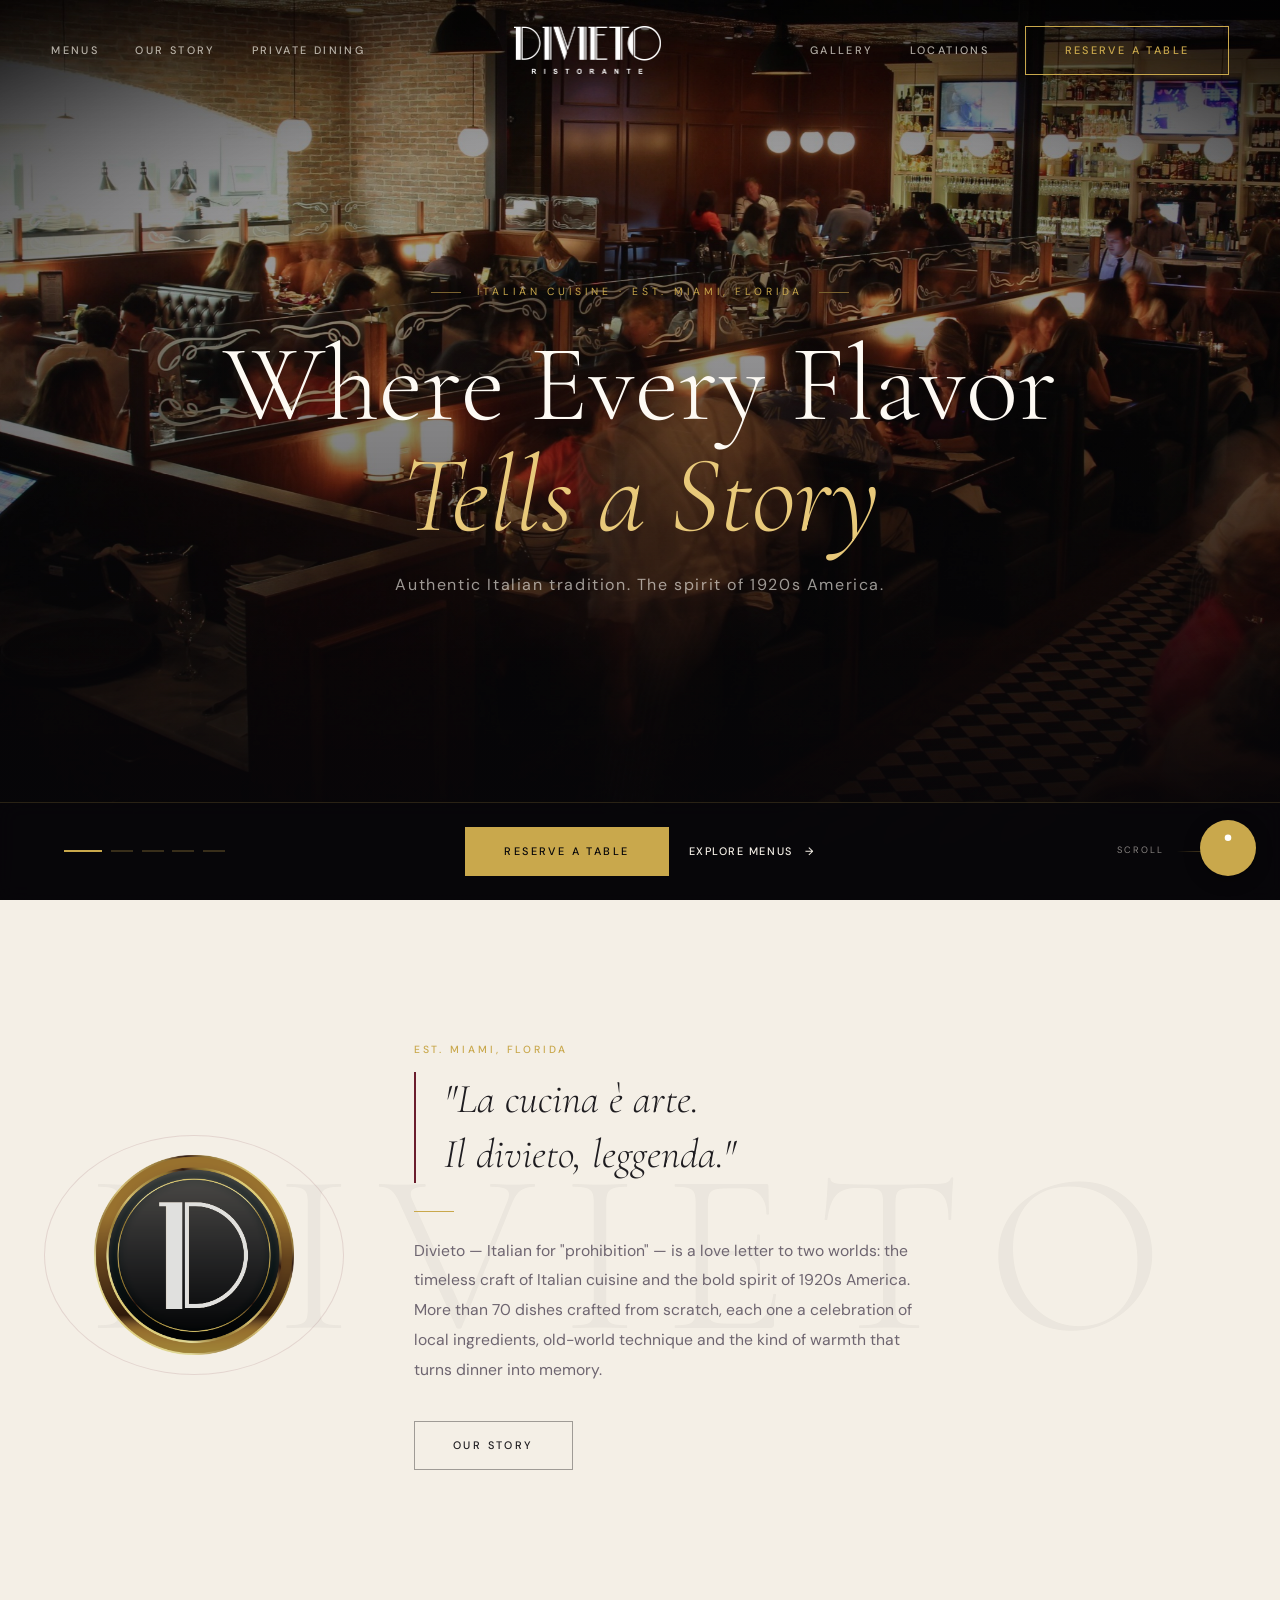
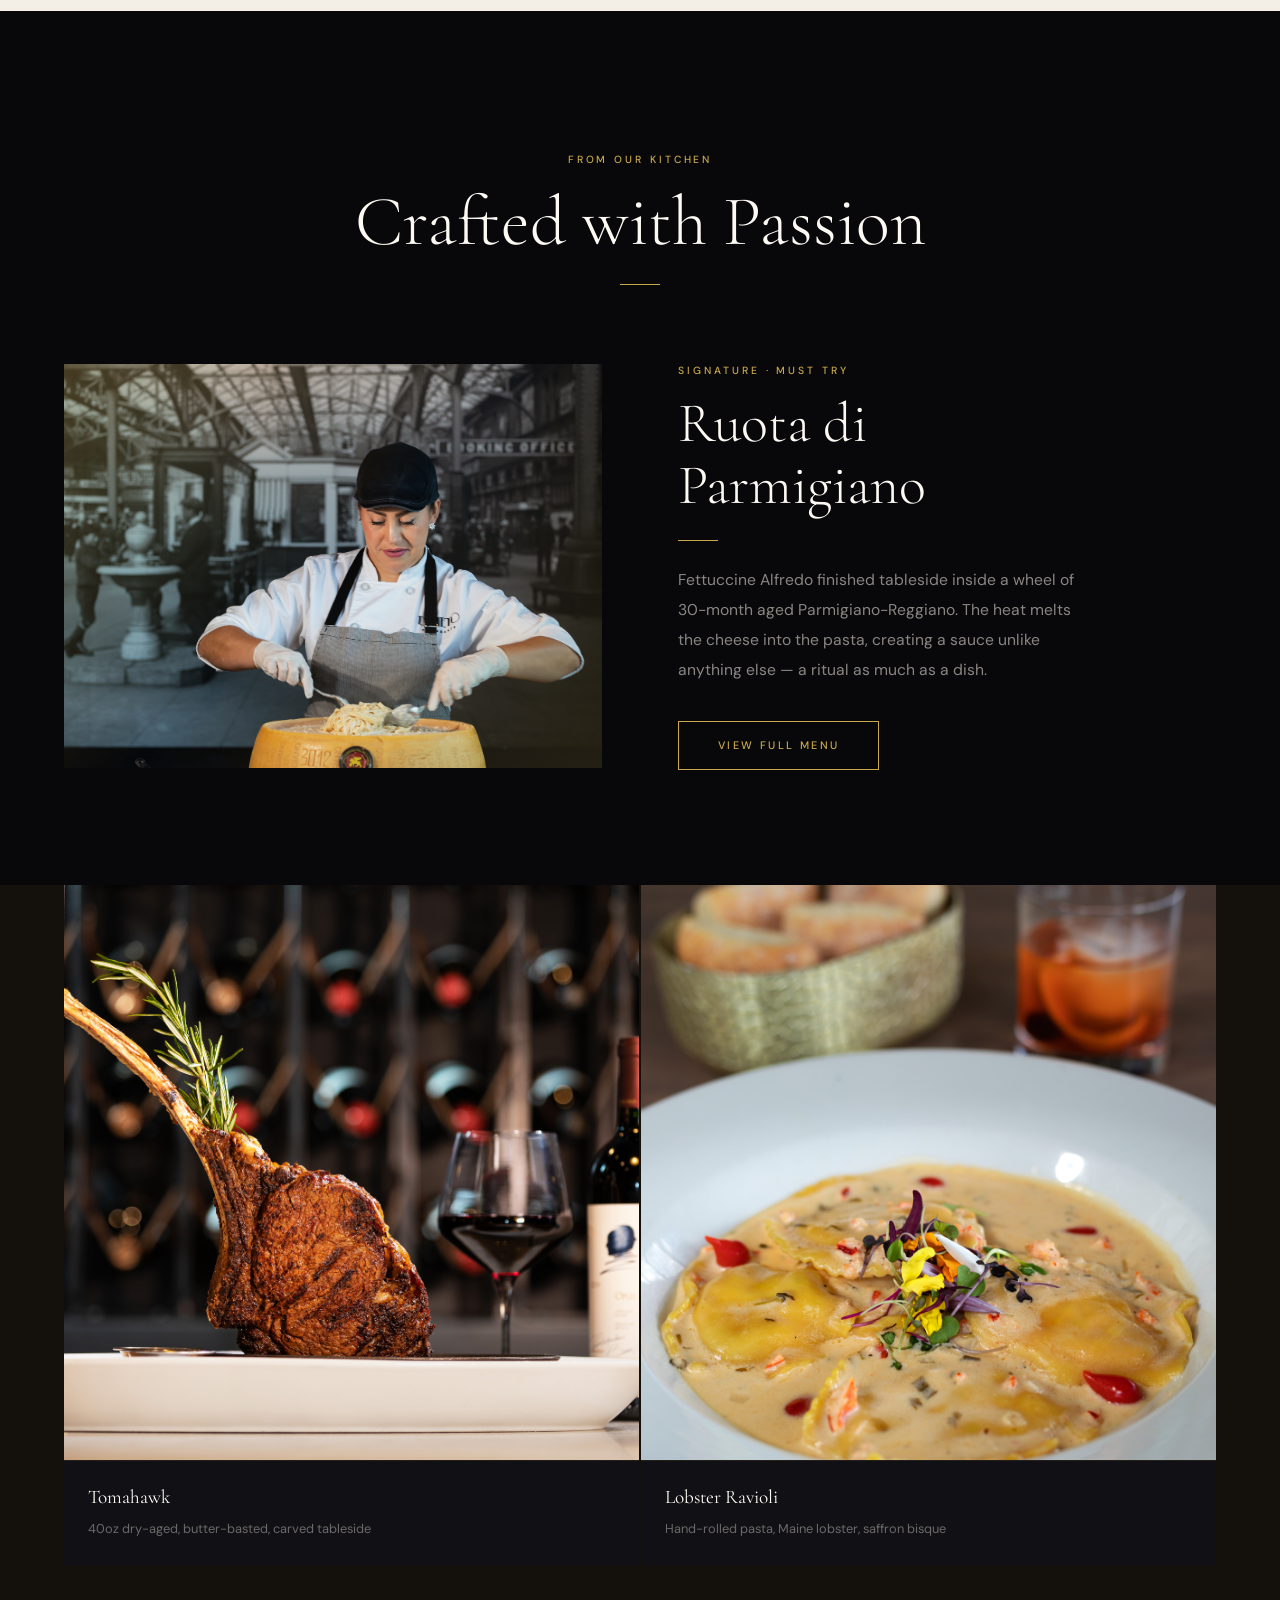
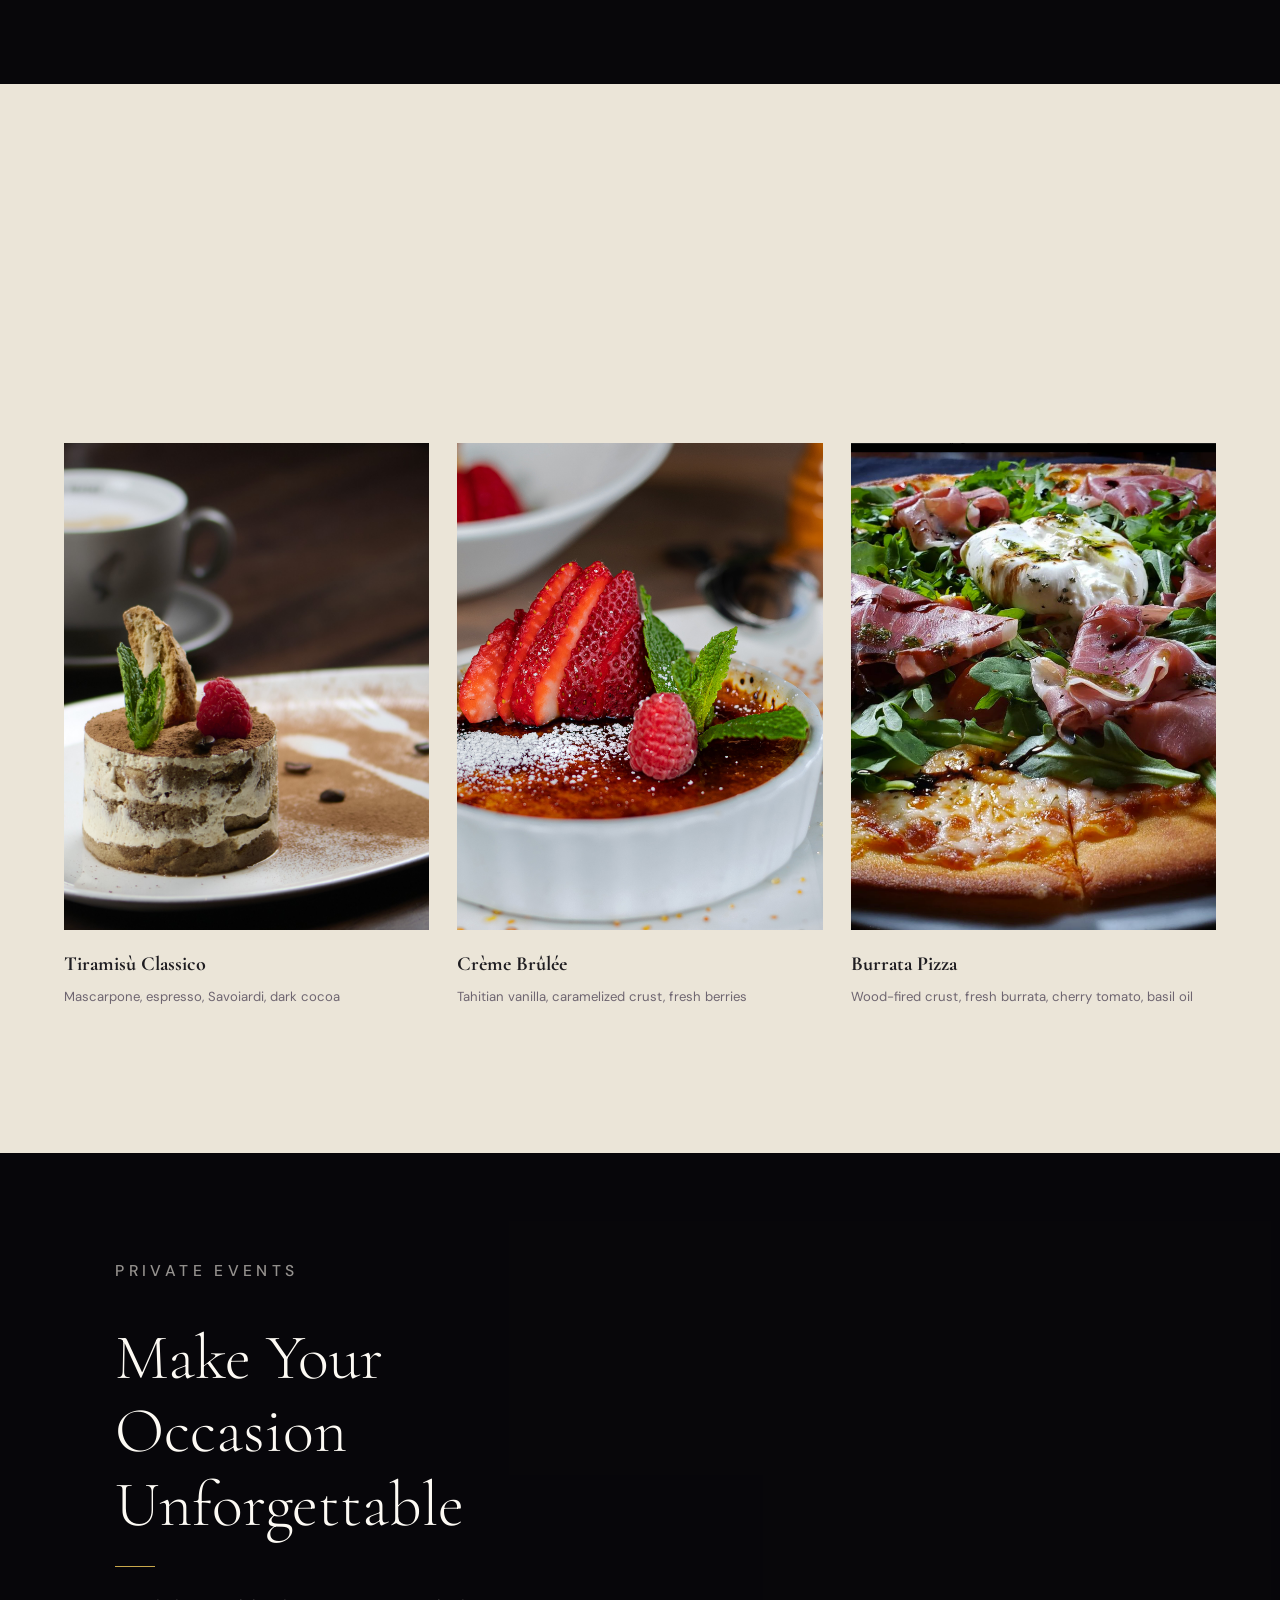
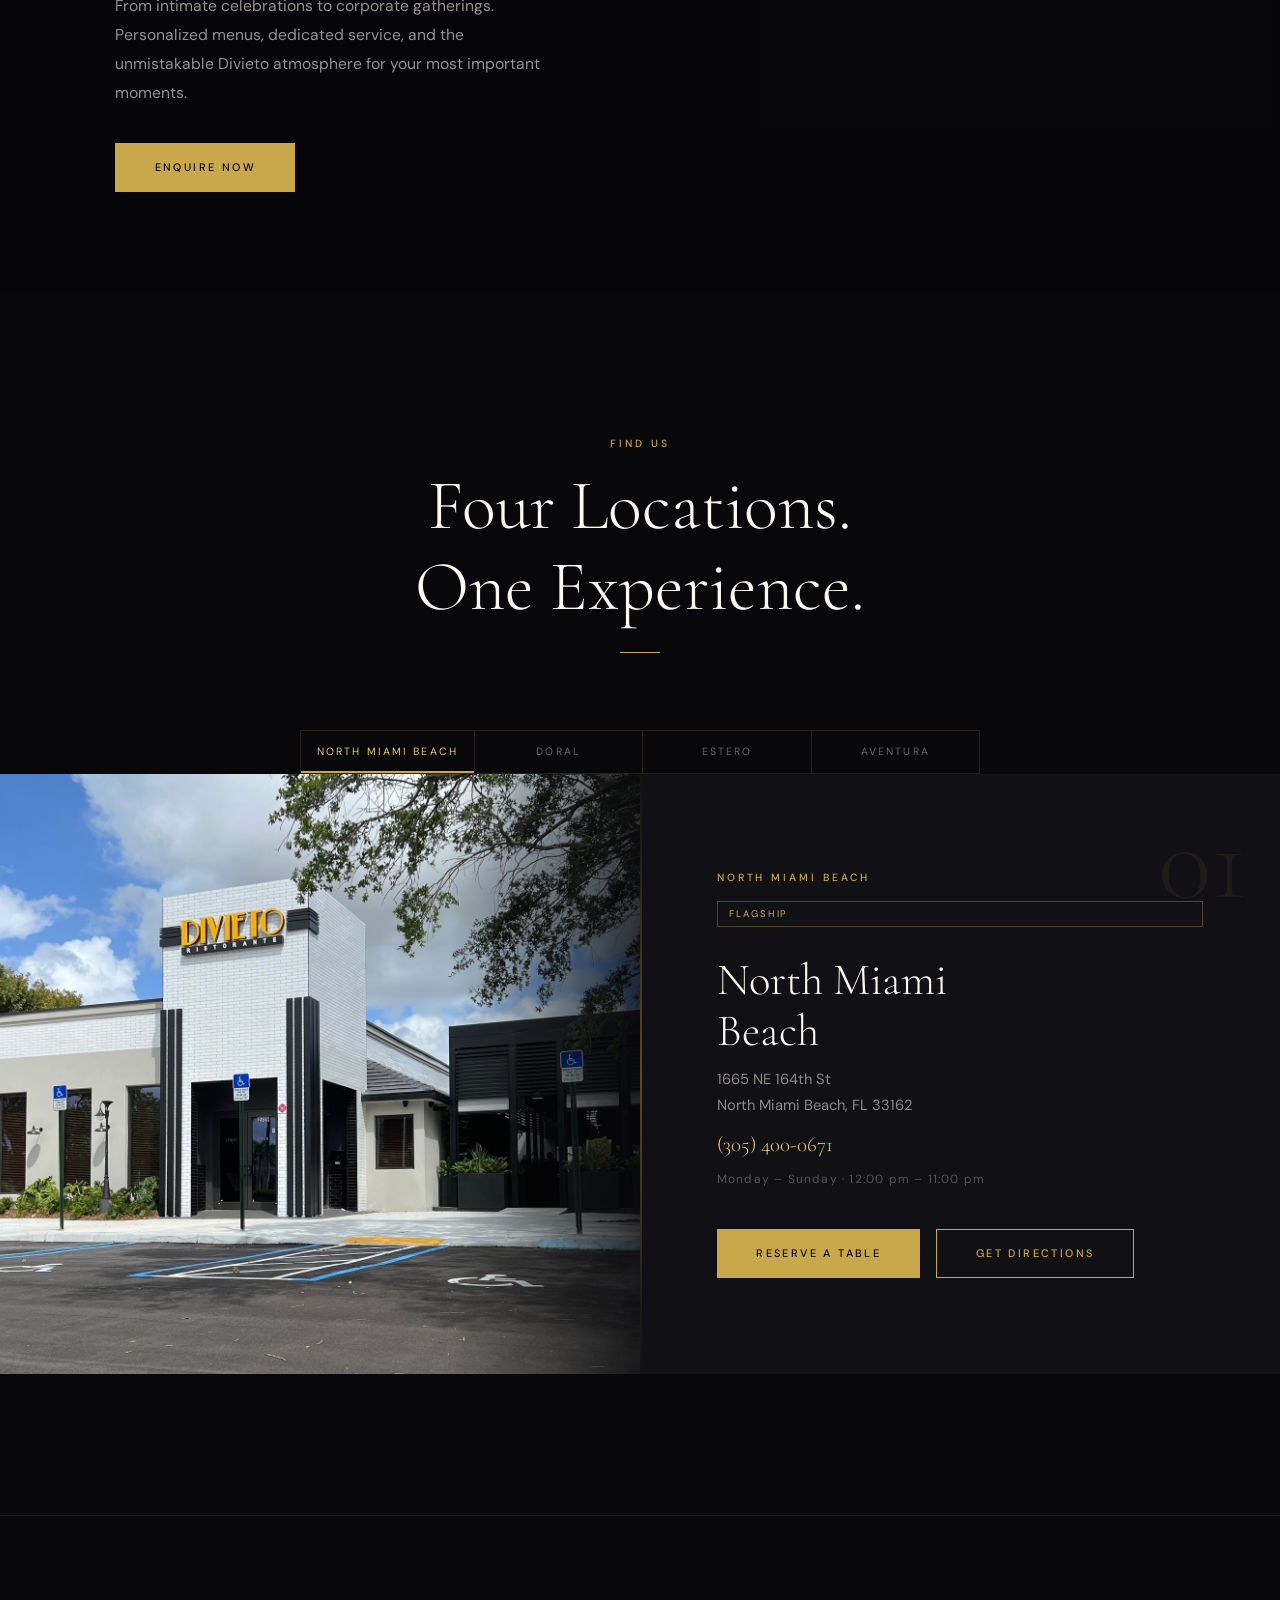
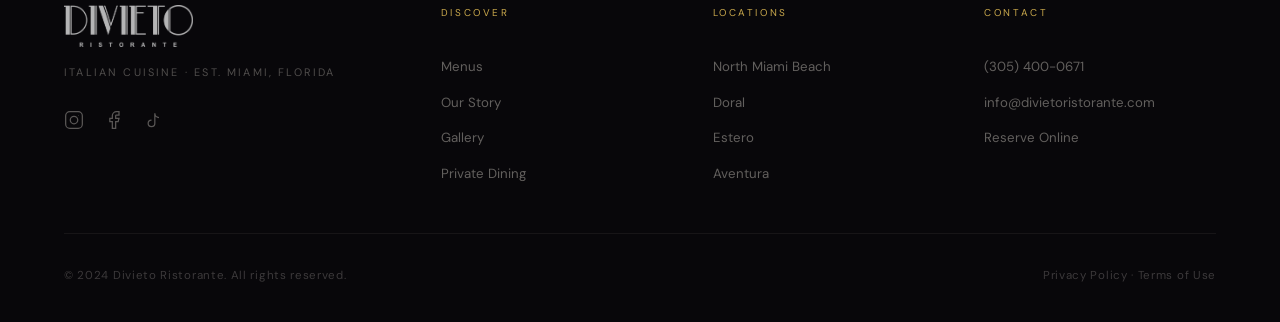
==== commit 32291b98: "Add accessibility widget to all pages" ====
--- a/index.html
+++ b/index.html
@@ -9,6 +9,7 @@
   <link rel="preconnect" href="https://fonts.gstatic.com" crossorigin />
   <link href="https://fonts.googleapis.com/css2?family=Cormorant+Garamond:ital,wght@0,300;0,400;0,500;0,600;1,300;1,400;1,500;1,600&family=DM+Sans:wght@300;400;500&display=swap" rel="stylesheet" />
   <link rel="stylesheet" href="css/style.css" />
+  <link rel="stylesheet" href="css/accessibility.css" />
 </head>
 <body>
 
@@ -484,5 +485,6 @@
   </footer>
 
   <script src="js/main.js"></script>
+  <script src="js/accessibility.js"></script>
 </body>
 </html>
--- a/css/accessibility.css
+++ b/css/accessibility.css
@@ -0,0 +1,245 @@
+/* ═══ ACCESSIBILITY WIDGET ═══ */
+
+/* Trigger button */
+#uw-trigger {
+  position: fixed;
+  bottom: 24px;
+  right: 24px;
+  z-index: 99999;
+  width: 56px;
+  height: 56px;
+  border-radius: 50%;
+  background: #C9A84C;
+  border: none;
+  cursor: pointer;
+  box-shadow: 0 4px 16px rgba(0,0,0,.35);
+  display: flex;
+  align-items: center;
+  justify-content: center;
+  transition: transform .2s, box-shadow .2s;
+  outline: none;
+}
+#uw-trigger:hover {
+  transform: scale(1.08);
+  box-shadow: 0 6px 22px rgba(0,0,0,.45);
+}
+#uw-trigger:focus-visible {
+  outline: 3px solid #fff;
+  outline-offset: 3px;
+}
+#uw-trigger svg {
+  width: 30px;
+  height: 30px;
+  fill: #fff;
+}
+
+/* Panel */
+#uw-panel {
+  position: fixed;
+  bottom: 90px;
+  right: 24px;
+  z-index: 99998;
+  width: 300px;
+  background: #1a1a1a;
+  border: 1px solid #C9A84C;
+  border-radius: 12px;
+  box-shadow: 0 8px 32px rgba(0,0,0,.55);
+  overflow: hidden;
+  font-family: 'DM Sans', Arial, sans-serif;
+  opacity: 0;
+  transform: translateY(12px) scale(.97);
+  pointer-events: none;
+  transition: opacity .22s ease, transform .22s ease;
+}
+#uw-panel.uw-open {
+  opacity: 1;
+  transform: translateY(0) scale(1);
+  pointer-events: auto;
+}
+
+/* Panel header */
+#uw-panel-header {
+  display: flex;
+  align-items: center;
+  justify-content: space-between;
+  padding: 14px 16px;
+  background: #C9A84C;
+}
+#uw-panel-header h2 {
+  margin: 0;
+  font-size: 14px;
+  font-weight: 600;
+  color: #1a1a1a;
+  letter-spacing: .04em;
+  text-transform: uppercase;
+}
+#uw-close {
+  background: none;
+  border: none;
+  cursor: pointer;
+  padding: 2px;
+  display: flex;
+  align-items: center;
+  color: #1a1a1a;
+}
+#uw-close:hover { opacity: .7; }
+#uw-close svg { width: 18px; height: 18px; stroke: #1a1a1a; fill: none; }
+
+/* Reset bar */
+#uw-reset-bar {
+  padding: 8px 16px;
+  border-bottom: 1px solid #2e2e2e;
+  text-align: right;
+}
+#uw-reset-btn {
+  background: none;
+  border: none;
+  color: #C9A84C;
+  font-size: 12px;
+  cursor: pointer;
+  font-family: inherit;
+  padding: 0;
+  text-decoration: underline;
+}
+#uw-reset-btn:hover { opacity: .75; }
+
+/* Options grid */
+#uw-options {
+  display: grid;
+  grid-template-columns: 1fr 1fr;
+  gap: 10px;
+  padding: 14px 16px 16px;
+}
+
+/* Option button */
+.uw-opt {
+  background: #2a2a2a;
+  border: 1px solid #3a3a3a;
+  border-radius: 8px;
+  padding: 12px 8px;
+  cursor: pointer;
+  display: flex;
+  flex-direction: column;
+  align-items: center;
+  gap: 6px;
+  transition: background .15s, border-color .15s;
+  font-family: inherit;
+}
+.uw-opt:hover {
+  background: #333;
+  border-color: #C9A84C;
+}
+.uw-opt.uw-active {
+  background: #2d2500;
+  border-color: #C9A84C;
+}
+.uw-opt svg {
+  width: 26px;
+  height: 26px;
+  stroke: #C9A84C;
+  fill: none;
+  stroke-width: 1.5;
+  flex-shrink: 0;
+}
+.uw-opt span {
+  font-size: 11px;
+  color: #ccc;
+  text-align: center;
+  line-height: 1.3;
+}
+.uw-opt.uw-active span { color: #C9A84C; }
+
+/* Text size row (full-width with +/- controls) */
+.uw-opt--textsize {
+  grid-column: span 2;
+  flex-direction: row;
+  justify-content: space-between;
+  padding: 10px 14px;
+}
+.uw-opt--textsize span { font-size: 12px; color: #ccc; flex: 1; text-align: left; }
+.uw-size-controls {
+  display: flex;
+  align-items: center;
+  gap: 8px;
+}
+.uw-size-btn {
+  background: #C9A84C;
+  border: none;
+  border-radius: 4px;
+  color: #1a1a1a;
+  font-weight: 700;
+  font-size: 16px;
+  width: 28px;
+  height: 28px;
+  cursor: pointer;
+  line-height: 1;
+  display: flex;
+  align-items: center;
+  justify-content: center;
+  font-family: inherit;
+  transition: opacity .15s;
+}
+.uw-size-btn:hover { opacity: .8; }
+#uw-size-val {
+  color: #fff;
+  font-size: 13px;
+  min-width: 36px;
+  text-align: center;
+}
+
+/* ── Body-level accessibility classes ── */
+
+/* High contrast */
+body.uw-contrast * {
+  background-color: #000 !important;
+  color: #fff !important;
+  border-color: #fff !important;
+  text-shadow: none !important;
+  box-shadow: none !important;
+}
+body.uw-contrast img,
+body.uw-contrast video { filter: grayscale(1) contrast(1.2); }
+body.uw-contrast a { color: #ff0 !important; }
+
+/* Invert colors */
+body.uw-invert { filter: invert(1) hue-rotate(180deg); }
+body.uw-invert img,
+body.uw-invert video { filter: invert(1) hue-rotate(180deg); }
+
+/* Highlight links */
+body.uw-links a {
+  outline: 2px solid #C9A84C !important;
+  outline-offset: 2px !important;
+  background: rgba(201,168,76,.12) !important;
+}
+
+/* Large cursor */
+body.uw-cursor,
+body.uw-cursor * { cursor: url("data:image/svg+xml,%3Csvg xmlns='http://www.w3.org/2000/svg' width='32' height='32' viewBox='0 0 32 32'%3E%3Cpath d='M6 2l20 14-9 1-5 10z' fill='%23C9A84C' stroke='%23000' stroke-width='1.5'/%3E%3C/svg%3E") 0 0, auto !important; }
+
+/* Pause animations */
+body.uw-pause *,
+body.uw-pause *::before,
+body.uw-pause *::after {
+  animation-play-state: paused !important;
+  transition: none !important;
+}
+
+/* Dyslexia font */
+body.uw-dyslexia,
+body.uw-dyslexia * { font-family: Arial, Verdana, sans-serif !important; letter-spacing: .04em !important; word-spacing: .12em !important; }
+
+/* Reading guide */
+#uw-reading-guide {
+  display: none;
+  position: fixed;
+  left: 0;
+  right: 0;
+  height: 36px;
+  background: rgba(201,168,76,.18);
+  border-top: 2px solid #C9A84C;
+  border-bottom: 2px solid #C9A84C;
+  pointer-events: none;
+  z-index: 99997;
+}
+body.uw-guide #uw-reading-guide { display: block; }
